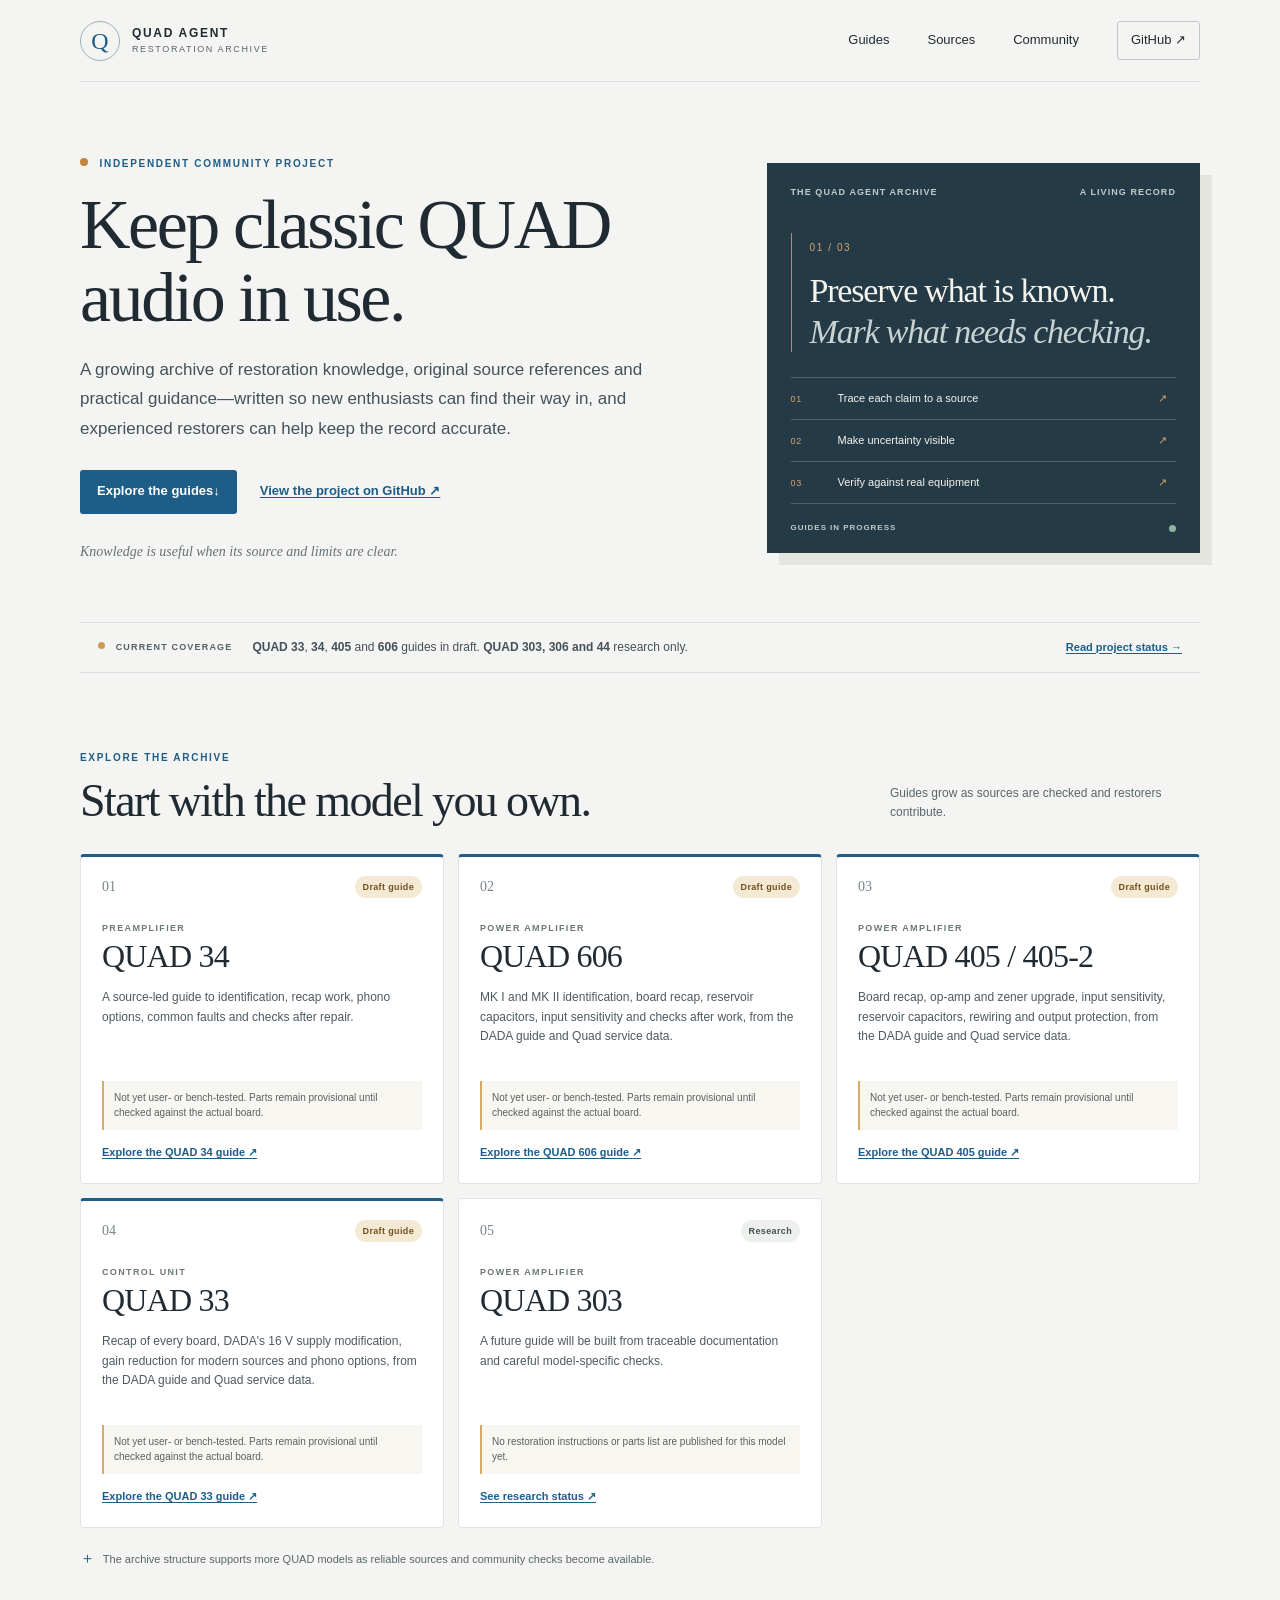
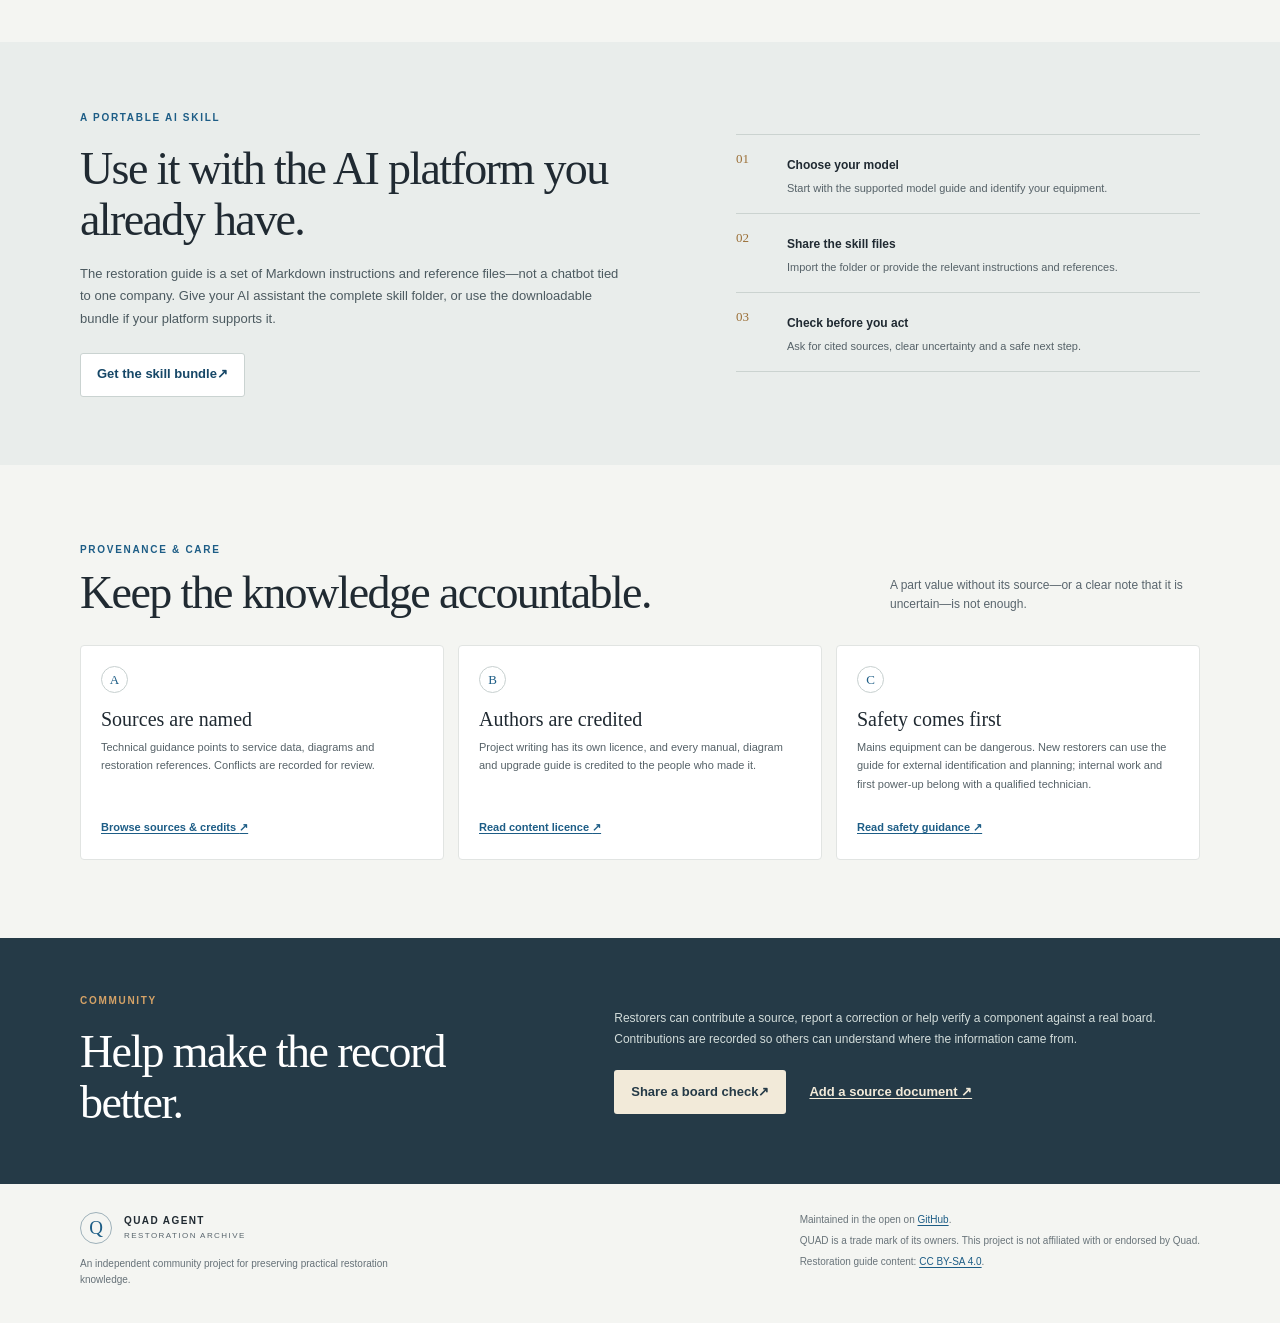
==== docs/index.html @ a6125b6e "Add Quad 33 control unit guide Identification, factory changes, recap of the power supply, filter, a" ====
<!doctype html>
<html lang="en">
  <head>
    <meta charset="utf-8">
    <meta name="viewport" content="width=device-width, initial-scale=1">
    <meta name="theme-color" content="#f4f5f2">
    <meta name="description" content="A community archive preserving practical, source-led restoration knowledge for classic QUAD hi-fi equipment.">
    <title>Quad Agent | QUAD Restoration Archive</title>
    <link rel="stylesheet" href="styles.css">
  </head>
  <body>
    <a class="skip-link" href="#main">Skip to content</a>

    <header class="site-header">
      <a class="brand" href="#top" aria-label="Quad Agent home">
        <span class="brand-mark" aria-hidden="true">Q</span>
        <span class="brand-name"><strong>QUAD AGENT</strong><small>RESTORATION ARCHIVE</small></span>
      </a>
      <nav aria-label="Main navigation">
        <a href="#guides">Guides</a>
        <a href="#sources">Sources</a>
        <a href="#community">Community</a>
        <a class="nav-repo" href="https://github.com/Quad-Hi-Fi-Restoration/quad-agent">GitHub <span aria-hidden="true">↗</span></a>
      </nav>
    </header>

    <main id="main">
      <section class="hero shell" id="top" aria-labelledby="hero-title">
        <div class="hero-copy">
          <p class="eyebrow"><span class="eyebrow-dot" aria-hidden="true"></span> INDEPENDENT COMMUNITY PROJECT</p>
          <h1 id="hero-title">Keep classic QUAD audio in use.</h1>
          <p class="hero-intro">A growing archive of restoration knowledge, original source references and practical guidance—written so new enthusiasts can find their way in, and experienced restorers can help keep the record accurate.</p>
          <div class="hero-actions">
            <a class="button button-primary" href="#guides">Explore the guides <span aria-hidden="true">↓</span></a>
            <a class="text-link" href="https://github.com/Quad-Hi-Fi-Restoration/quad-agent">View the project on GitHub <span aria-hidden="true">↗</span></a>
          </div>
          <p class="hero-note">Knowledge is useful when its source and limits are clear.</p>
        </div>

        <aside class="archive-panel" aria-label="How the archive works">
          <div class="panel-topline"><span>THE QUAD AGENT ARCHIVE</span><span>A LIVING RECORD</span></div>
          <div class="panel-heading">
            <span class="panel-index">01 / 03</span>
            <p>Preserve what is known.<br><em>Mark what needs checking.</em></p>
          </div>
          <div class="archive-steps" aria-label="Archive principles">
            <div><span class="step-number">01</span><span>Trace each claim to a source</span><span class="step-mark" aria-hidden="true">↗</span></div>
            <div><span class="step-number">02</span><span>Make uncertainty visible</span><span class="step-mark" aria-hidden="true">↗</span></div>
            <div><span class="step-number">03</span><span>Verify against real equipment</span><span class="step-mark" aria-hidden="true">↗</span></div>
          </div>
          <div class="panel-footer"><span>GUIDES IN PROGRESS</span><span class="status-light" aria-hidden="true"></span></div>
        </aside>
      </section>

      <section class="status-strip shell" aria-label="Current project status">
        <span class="status-label"><span class="status-light" aria-hidden="true"></span> CURRENT COVERAGE</span>
        <p><strong>QUAD 33</strong>, <strong>34</strong>, <strong>405</strong> and <strong>606</strong> guides in draft. <strong>QUAD 303, 306 and 44</strong> research only.</p>
        <a href="https://github.com/Quad-Hi-Fi-Restoration/quad-agent/blob/main/README.md">Read project status <span aria-hidden="true">→</span></a>
      </section>

      <section class="section shell" id="guides" aria-labelledby="guides-title">
        <div class="section-heading">
          <div><p class="eyebrow">EXPLORE THE ARCHIVE</p><h2 id="guides-title">Start with the model you own.</h2></div>
          <p class="section-aside">Guides grow as sources are checked and restorers contribute.</p>
        </div>
        <div class="model-grid">
          <article class="model-card model-card-featured">
            <div class="card-topline"><span class="model-number">01</span><span class="pill pill-draft">Draft guide</span></div>
            <p class="model-kind">PREAMPLIFIER</p>
            <h3>QUAD 34</h3>
            <p class="model-description">A source-led guide to identification, recap work, phono options, common faults and checks after repair.</p>
            <p class="card-caveat">Not yet user- or bench-tested. Parts remain provisional until checked against the actual board.</p>
            <a class="card-link" href="https://github.com/Quad-Hi-Fi-Restoration/quad-agent/blob/main/quad-upgrade/reference/quad-34/overview.md">Explore the QUAD 34 guide <span aria-hidden="true">↗</span></a>
          </article>

          <article class="model-card model-card-featured">
            <div class="card-topline"><span class="model-number">02</span><span class="pill pill-draft">Draft guide</span></div>
            <p class="model-kind">POWER AMPLIFIER</p>
            <h3>QUAD 606</h3>
            <p class="model-description">MK I and MK II identification, board recap, reservoir capacitors, input sensitivity and checks after work, from the DADA guide and Quad service data.</p>
            <p class="card-caveat">Not yet user- or bench-tested. Parts remain provisional until checked against the actual board.</p>
            <a class="card-link" href="https://github.com/Quad-Hi-Fi-Restoration/quad-agent/blob/main/quad-upgrade/reference/quad-606/overview.md">Explore the QUAD 606 guide <span aria-hidden="true">↗</span></a>
          </article>

          <article class="model-card model-card-featured">
            <div class="card-topline"><span class="model-number">03</span><span class="pill pill-draft">Draft guide</span></div>
            <p class="model-kind">POWER AMPLIFIER</p>
            <h3>QUAD 405 / 405-2</h3>
            <p class="model-description">Board recap, op-amp and zener upgrade, input sensitivity, reservoir capacitors, rewiring and output protection, from the DADA guide and Quad service data.</p>
            <p class="card-caveat">Not yet user- or bench-tested. Parts remain provisional until checked against the actual board.</p>
            <a class="card-link" href="https://github.com/Quad-Hi-Fi-Restoration/quad-agent/blob/main/quad-upgrade/reference/quad-405/overview.md">Explore the QUAD 405 guide <span aria-hidden="true">↗</span></a>
          </article>

          <article class="model-card model-card-featured">
            <div class="card-topline"><span class="model-number">04</span><span class="pill pill-draft">Draft guide</span></div>
            <p class="model-kind">CONTROL UNIT</p>
            <h3>QUAD 33</h3>
            <p class="model-description">Recap of every board, DADA's 16 V supply modification, gain reduction for modern sources and phono options, from the DADA guide and Quad service data.</p>
            <p class="card-caveat">Not yet user- or bench-tested. Parts remain provisional until checked against the actual board.</p>
            <a class="card-link" href="https://github.com/Quad-Hi-Fi-Restoration/quad-agent/blob/main/quad-upgrade/reference/quad-33/overview.md">Explore the QUAD 33 guide <span aria-hidden="true">↗</span></a>
          </article>

          <article class="model-card">
            <div class="card-topline"><span class="model-number">05</span><span class="pill">Research</span></div>
            <p class="model-kind">POWER AMPLIFIER</p>
            <h3>QUAD 303</h3>
            <p class="model-description">A future guide will be built from traceable documentation and careful model-specific checks.</p>
            <p class="card-caveat">No restoration instructions or parts list are published for this model yet.</p>
            <a class="card-link" href="https://github.com/Quad-Hi-Fi-Restoration/quad-agent/blob/main/source-docs/research-register.md">See research status <span aria-hidden="true">↗</span></a>
          </article>
        </div>
        <p class="future-note"><span aria-hidden="true">＋</span> The archive structure supports more QUAD models as reliable sources and community checks become available.</p>
      </section>

      <section class="how-section" id="use-the-skill" aria-labelledby="how-title">
        <div class="how-inner shell">
          <div class="how-copy">
            <p class="eyebrow">A PORTABLE AI SKILL</p>
            <h2 id="how-title">Use it with the AI platform you already have.</h2>
            <p>The restoration guide is a set of Markdown instructions and reference files—not a chatbot tied to one company. Give your AI assistant the complete skill folder, or use the downloadable bundle if your platform supports it.</p>
            <a class="button button-light" href="https://github.com/Quad-Hi-Fi-Restoration/quad-agent/releases">Get the skill bundle <span aria-hidden="true">↗</span></a>
          </div>
          <ol class="how-list">
            <li><span>01</span><div><strong>Choose your model</strong><p>Start with the supported model guide and identify your equipment.</p></div></li>
            <li><span>02</span><div><strong>Share the skill files</strong><p>Import the folder or provide the relevant instructions and references.</p></div></li>
            <li><span>03</span><div><strong>Check before you act</strong><p>Ask for cited sources, clear uncertainty and a safe next step.</p></div></li>
          </ol>
        </div>
      </section>

      <section class="section shell sources-section" id="sources" aria-labelledby="sources-title">
        <div class="section-heading">
          <div><p class="eyebrow">PROVENANCE & CARE</p><h2 id="sources-title">Keep the knowledge accountable.</h2></div>
          <p class="section-aside">A part value without its source—or a clear note that it is uncertain—is not enough.</p>
        </div>
        <div class="principle-grid">
          <article class="principle-card"><span class="principle-icon" aria-hidden="true">A</span><h3>Sources are named</h3><p>Technical guidance points to service data, diagrams and restoration references. Conflicts are recorded for review.</p><a href="https://github.com/Quad-Hi-Fi-Restoration/quad-agent/blob/main/quad-upgrade/reference/index.md">Browse sources & credits <span aria-hidden="true">↗</span></a></article>
          <article class="principle-card"><span class="principle-icon" aria-hidden="true">B</span><h3>Authors are credited</h3><p>Project writing has its own licence, and every manual, diagram and upgrade guide is credited to the people who made it.</p><a href="https://github.com/Quad-Hi-Fi-Restoration/quad-agent/blob/main/LICENSE-CONTENT.md">Read content licence <span aria-hidden="true">↗</span></a></article>
          <article class="principle-card"><span class="principle-icon" aria-hidden="true">C</span><h3>Safety comes first</h3><p>Mains equipment can be dangerous. New restorers can use the guide for external identification and planning; internal work and first power-up belong with a qualified technician.</p><a href="https://github.com/Quad-Hi-Fi-Restoration/quad-agent/blob/main/quad-upgrade/reference/safety.md">Read safety guidance <span aria-hidden="true">↗</span></a></article>
        </div>
      </section>

      <section class="community-section" id="community" aria-labelledby="community-title">
        <div class="community-inner shell">
          <div><p class="eyebrow">COMMUNITY</p><h2 id="community-title">Help make the record better.</h2></div>
          <div class="community-copy"><p>Restorers can contribute a source, report a correction or help verify a component against a real board. Contributions are recorded so others can understand where the information came from.</p><div class="community-actions"><a class="button button-primary" href="https://github.com/Quad-Hi-Fi-Restoration/quad-agent/issues/new?template=board-verification.md">Share a board check <span aria-hidden="true">↗</span></a><a class="text-link" href="https://github.com/Quad-Hi-Fi-Restoration/quad-agent/issues/new?template=new-source.md">Add a source document <span aria-hidden="true">↗</span></a></div></div>
        </div>
      </section>
    </main>

    <footer class="site-footer shell">
      <div><a class="brand footer-brand" href="#top"><span class="brand-mark" aria-hidden="true">Q</span><span class="brand-name"><strong>QUAD AGENT</strong><small>RESTORATION ARCHIVE</small></span></a><p>An independent community project for preserving practical restoration knowledge.</p></div>
      <div class="footer-meta"><p>Maintained in the open on <a href="https://github.com/Quad-Hi-Fi-Restoration/quad-agent">GitHub</a>.</p><p>QUAD is a trade mark of its owners. This project is not affiliated with or endorsed by Quad.</p><p>Restoration guide content: <a href="https://creativecommons.org/licenses/by-sa/4.0/">CC BY-SA 4.0</a>.</p></div>
    </footer>
  </body>
</html>
---- docs/styles.css ----
@charset "utf-8";

:root {
  color-scheme: light;
  --ink: #202a32;
  --muted: #59656d;
  --blue: #1d5d86;
  --blue-dark: #164767;
  --line: #d9dfdf;
  --paper: #f4f5f2;
  --white: #fff;
  --warm: #f4ead4;
  --serif: Georgia, "Times New Roman", serif;
  --sans: "Segoe UI", Arial, sans-serif;
}

* { box-sizing: border-box; }
html { scroll-behavior: smooth; }
body { margin: 0; background: var(--paper); color: var(--ink); font: 16px/1.6 var(--sans); }
a { color: var(--blue); text-decoration-thickness: .08em; text-underline-offset: .18em; }
a:hover { color: var(--blue-dark); }
a:focus-visible { outline: 3px solid #c9873b; outline-offset: 4px; border-radius: 2px; }
.shell { width: min(1120px, calc(100% - 48px)); margin-inline: auto; }
.skip-link { position: absolute; top: 8px; left: 8px; z-index: 10; padding: 10px 14px; transform: translateY(-150%); background: var(--white); color: var(--ink); }
.skip-link:focus { transform: translateY(0); }

.site-header { width: min(1120px, calc(100% - 48px)); min-height: 82px; margin: auto; display: flex; align-items: center; justify-content: space-between; gap: 24px; border-bottom: 1px solid var(--line); }
.brand { display: inline-flex; align-items: center; gap: 12px; color: var(--ink); text-decoration: none; }
.brand-mark { display: grid; place-items: center; width: 40px; height: 40px; border: 1px solid #9eb1ba; border-radius: 50%; color: var(--blue); font: 24px/1 var(--serif); }
.brand-name { display: grid; line-height: 1.2; }
.brand-name strong { font-size: 12px; letter-spacing: .14em; }
.brand-name small { margin-top: 4px; color: var(--muted); font-size: 9px; letter-spacing: .18em; }
.site-header nav { display: flex; align-items: center; gap: clamp(16px, 3vw, 38px); }
.site-header nav a { color: var(--ink); font-size: 13px; text-decoration: none; }
.site-header nav a:hover { color: var(--blue); }
.site-header nav .nav-repo { padding: 8px 13px; border: 1px solid #bdc9cc; border-radius: 3px; }

.hero { display: grid; grid-template-columns: minmax(0, 1.15fr) minmax(330px, .85fr); gap: clamp(42px, 8vw, 100px); align-items: center; padding-block: 74px 62px; }
.hero-copy { max-width: 620px; }
.eyebrow { margin: 0 0 17px; color: var(--blue); font-size: 10px; font-weight: 700; letter-spacing: .17em; }
.eyebrow-dot, .status-light { display: inline-block; width: 8px; height: 8px; margin-right: 7px; border-radius: 50%; background: #c58437; vertical-align: 1px; }
h1, h2, h3, p { margin-top: 0; }
h1, h2, .panel-heading p { font-family: var(--serif); font-weight: 400; letter-spacing: -.035em; }
h1 { max-width: 620px; margin-bottom: 20px; font-size: clamp(44px, 6vw, 70px); line-height: 1.04; }
.hero-intro { max-width: 580px; margin-bottom: 26px; color: #44525b; font-size: 17px; line-height: 1.75; }
.hero-actions, .community-actions { display: flex; flex-wrap: wrap; align-items: center; gap: 15px 23px; }
.button { display: inline-flex; align-items: center; justify-content: center; min-height: 44px; padding: 10px 16px; border: 1px solid transparent; border-radius: 3px; font-size: 13px; font-weight: 650; text-decoration: none; transition: background-color .15s ease, transform .15s ease; }
.button:hover { transform: translateY(-1px); }
.button-primary { background: var(--blue); color: var(--white); }
.button-primary:hover { background: var(--blue-dark); color: var(--white); }
.text-link { font-size: 13px; font-weight: 600; }
.hero-note { margin: 30px 0 0; color: #667178; font: italic 14px var(--serif); }

.archive-panel { min-height: 360px; padding: 22px 24px 18px; display: flex; flex-direction: column; justify-content: space-between; background: #253a47; color: #f4f4ed; box-shadow: 12px 12px 0 #e3e5de; }
.panel-topline, .panel-footer { display: flex; justify-content: space-between; gap: 15px; color: #c1cbc9; font-size: 9px; font-weight: 650; letter-spacing: .12em; }
.panel-heading { margin-block: 34px 25px; padding-left: 18px; border-left: 1px solid #c68a48; }
.panel-index { color: #d6a367; font-size: 10px; letter-spacing: .16em; }
.panel-heading p { margin: 11px 0 0; font-size: clamp(25px, 3vw, 34px); line-height: 1.22; }
.panel-heading em { color: #c8d3d1; font-weight: 400; }
.archive-steps { border-top: 1px solid #50616a; }
.archive-steps div { display: grid; grid-template-columns: 37px 1fr 18px; align-items: center; gap: 10px; min-height: 42px; border-bottom: 1px solid #50616a; font-size: 11px; }
.step-number { color: #d6a367; font-size: 9px; letter-spacing: .08em; }
.step-mark { color: #d6a367; }
.panel-footer { align-items: center; margin-top: 18px; font-size: 8px; }
.panel-footer .status-light { width: 7px; height: 7px; margin: 0; background: #91b3a0; }

.status-strip { display: flex; align-items: center; gap: 20px; padding: 15px 18px; border-block: 1px solid var(--line); }
.status-label { flex: 0 0 auto; color: #53616a; font-size: 9px; font-weight: 700; letter-spacing: .13em; }
.status-label .status-light { width: 7px; height: 7px; background: #cb9a54; }
.status-strip p { flex: 1; margin: 0; color: #45515a; font-size: 12px; }
.status-strip a { flex: 0 0 auto; font-size: 11px; font-weight: 600; }

.section { padding-block: 77px 72px; }
.section-heading { display: flex; align-items: end; justify-content: space-between; gap: 30px; margin-bottom: 27px; }
.section-heading .eyebrow { margin-bottom: 9px; }
h2 { margin-bottom: 0; font-size: clamp(32px, 4.3vw, 46px); line-height: 1.12; }
.section-aside { max-width: 310px; margin: 0 0 4px; color: var(--muted); font-size: 12px; }
.model-grid { display: grid; grid-template-columns: repeat(3, minmax(0, 1fr)); gap: 14px; }
.model-card { min-height: 330px; padding: 21px; display: flex; flex-direction: column; align-items: flex-start; background: var(--white); border: 1px solid #e1e4e2; border-radius: 4px; }
.model-card-featured { border-top: 3px solid var(--blue); padding-top: 19px; }
.card-topline { width: 100%; display: flex; align-items: center; justify-content: space-between; }
.model-number { color: #79858a; font: 14px var(--serif); }
.pill { padding: 4px 8px; border-radius: 999px; background: #edf0ed; color: #45534e; font-size: 9px; font-weight: 700; letter-spacing: .04em; }
.pill-draft { background: var(--warm); color: #72501f; }
.model-kind { margin: 23px 0 2px; color: #6c777b; font-size: 9px; font-weight: 700; letter-spacing: .15em; }
.model-card h3 { margin: 0 0 12px; font: 32px/1.2 var(--serif); letter-spacing: -.025em; }
.model-description { margin: 0 0 13px; color: #4d5a61; font-size: 12px; line-height: 1.65; }
.card-caveat { width: 100%; margin: auto 0 14px; padding: 9px 10px; border-left: 2px solid #d8aa68; background: #f8f6f0; color: #59615f; font-size: 10px; line-height: 1.55; }
.card-link, .principle-card a { font-size: 11px; font-weight: 650; }
.future-note { margin: 18px 0 0; color: #59656b; font-size: 11px; }
.future-note span { margin-right: 5px; color: var(--blue); font-size: 15px; }

.how-section { background: #e9edeb; }
.how-inner { display: grid; grid-template-columns: minmax(0, 1fr) minmax(320px, .85fr); gap: clamp(42px, 9vw, 110px); align-items: center; padding-block: 68px; }
.how-copy h2 { max-width: 540px; margin-bottom: 17px; }
.how-copy > p:not(.eyebrow) { max-width: 560px; margin-bottom: 22px; color: #4c5a60; font-size: 13px; line-height: 1.75; }
.button-light { background: var(--white); border-color: #cad3d1; color: var(--blue-dark); }
.button-light:hover { background: #f8faf8; }
.how-list { margin: 0; padding: 0; list-style: none; border-top: 1px solid #cbd3d0; }
.how-list li { display: grid; grid-template-columns: 38px 1fr; gap: 13px; padding: 16px 0; border-bottom: 1px solid #cbd3d0; }
.how-list li > span { color: #9b6f37; font: 13px var(--serif); }
.how-list strong { font-size: 12px; }
.how-list p { margin: 3px 0 0; color: #566268; font-size: 11px; }

.sources-section { padding-bottom: 78px; }
.principle-grid { display: grid; grid-template-columns: repeat(3, minmax(0, 1fr)); gap: 14px; }
.principle-card { min-height: 212px; padding: 20px; background: #fff; border: 1px solid #e1e4e2; border-radius: 4px; }
.principle-icon { display: grid; place-items: center; width: 27px; height: 27px; margin-bottom: 15px; border: 1px solid #c7d0cf; border-radius: 50%; color: var(--blue); font: 13px var(--serif); }
.principle-card h3 { margin-bottom: 7px; font: 20px var(--serif); }
.principle-card p { min-height: 64px; margin-bottom: 11px; color: #566268; font-size: 11px; line-height: 1.65; }

.community-section { background: #253a47; color: var(--white); }
.community-inner { display: grid; grid-template-columns: .9fr 1.1fr; gap: 55px; align-items: center; padding-block: 55px; }
.community-section .eyebrow { color: #d6a367; }
.community-section h2 { max-width: 440px; }
.community-copy p { margin-bottom: 20px; color: #d2dcda; font-size: 12px; line-height: 1.75; }
.community-section .button-primary { background: #f2ead9; color: #253a47; }
.community-section .button-primary:hover { background: #fff; color: #253a47; }
.community-section .text-link { color: #f2ead9; }
.community-section .text-link:hover { color: #fff; }

.site-footer { display: flex; justify-content: space-between; gap: 40px; padding-block: 28px 35px; }
.footer-brand .brand-mark { width: 32px; height: 32px; font-size: 19px; }
.footer-brand .brand-name strong { font-size: 10px; }
.footer-brand .brand-name small { font-size: 8px; }
.site-footer > div:first-child > p { max-width: 310px; margin: 12px 0 0; color: #667178; font-size: 10px; }
.footer-meta { max-width: 510px; }
.footer-meta p { margin: 0 0 5px; color: #69747a; font-size: 10px; }

@media (max-width: 800px) {
  .hero { grid-template-columns: 1fr  minmax(280px, .8fr); gap: 34px; padding-block: 58px 48px; }
  .archive-panel { min-height: 330px; padding: 18px; }
  .model-grid, .principle-grid { grid-template-columns: 1fr 1fr; }
  .model-card:last-child, .principle-card:last-child { grid-column: 1 / -1; }
  .model-card { min-height: 300px; }
  .how-inner { gap: 38px; }
}
@media (max-width: 620px) {
  .shell, .site-header { width: min(100% - 32px, 520px); }
  .site-header { min-height: 70px; align-items: center; flex-wrap: wrap; padding-block: 14px; }
  .site-header nav { width: 100%; justify-content: space-between; flex-wrap: wrap; gap: 8px 15px; padding-top: 4px; }
  .site-header nav a { font-size: 11px; }
  .site-header nav .nav-repo { padding: 5px 8px; }
  .hero { grid-template-columns: 1fr; gap: 32px; padding-block: 48px 34px; }
  h1 { max-width: 500px; font-size: clamp(43px, 13vw, 61px); }
  .hero-intro { font-size: 15px; }
  .archive-panel { min-height: 315px; }
  .status-strip { align-items: flex-start; flex-wrap: wrap; gap: 7px 12px; padding: 13px 0; }
  .status-strip p { flex-basis: 100%; order: 2; }
  .status-strip a { margin-left: auto; }
  .section { padding-block: 55px; }
  .section-heading { display: block; }
  .section-aside { margin-top: 12px; }
  .model-grid, .principle-grid { grid-template-columns: 1fr; }
  .model-card:last-child, .principle-card:last-child { grid-column: auto; }
  .model-card { min-height: 0; }
  .card-caveat { margin-top: 4px; }
  .how-inner, .community-inner { grid-template-columns: 1fr; gap: 32px; padding-block: 50px; }
  .principle-card { min-height: 0; }
  .principle-card p { min-height: 0; }
  .site-footer { display: block; padding-block: 24px 30px; }
  .footer-meta { margin-top: 20px; }
}
@media (prefers-reduced-motion: reduce) {
  html { scroll-behavior: auto; }
  *, *::before, *::after { transition-duration: .01ms !important; }
}
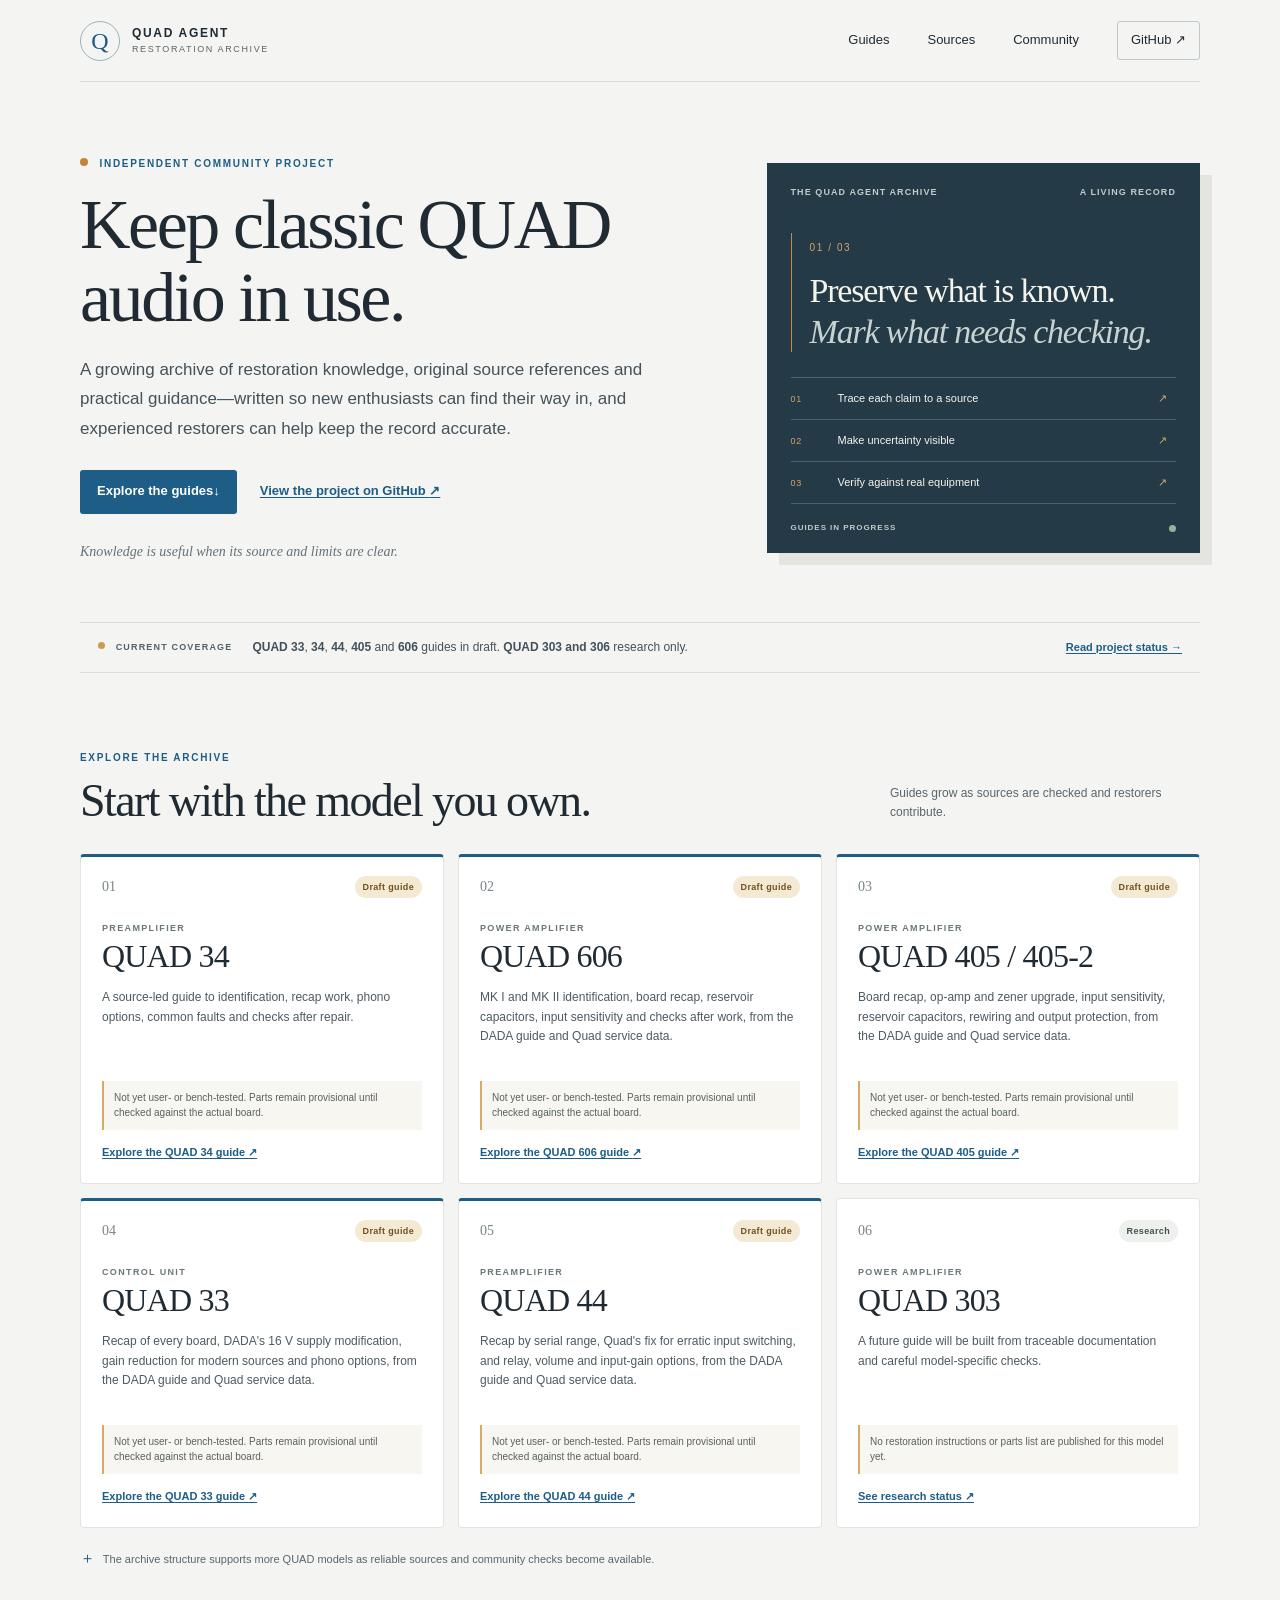
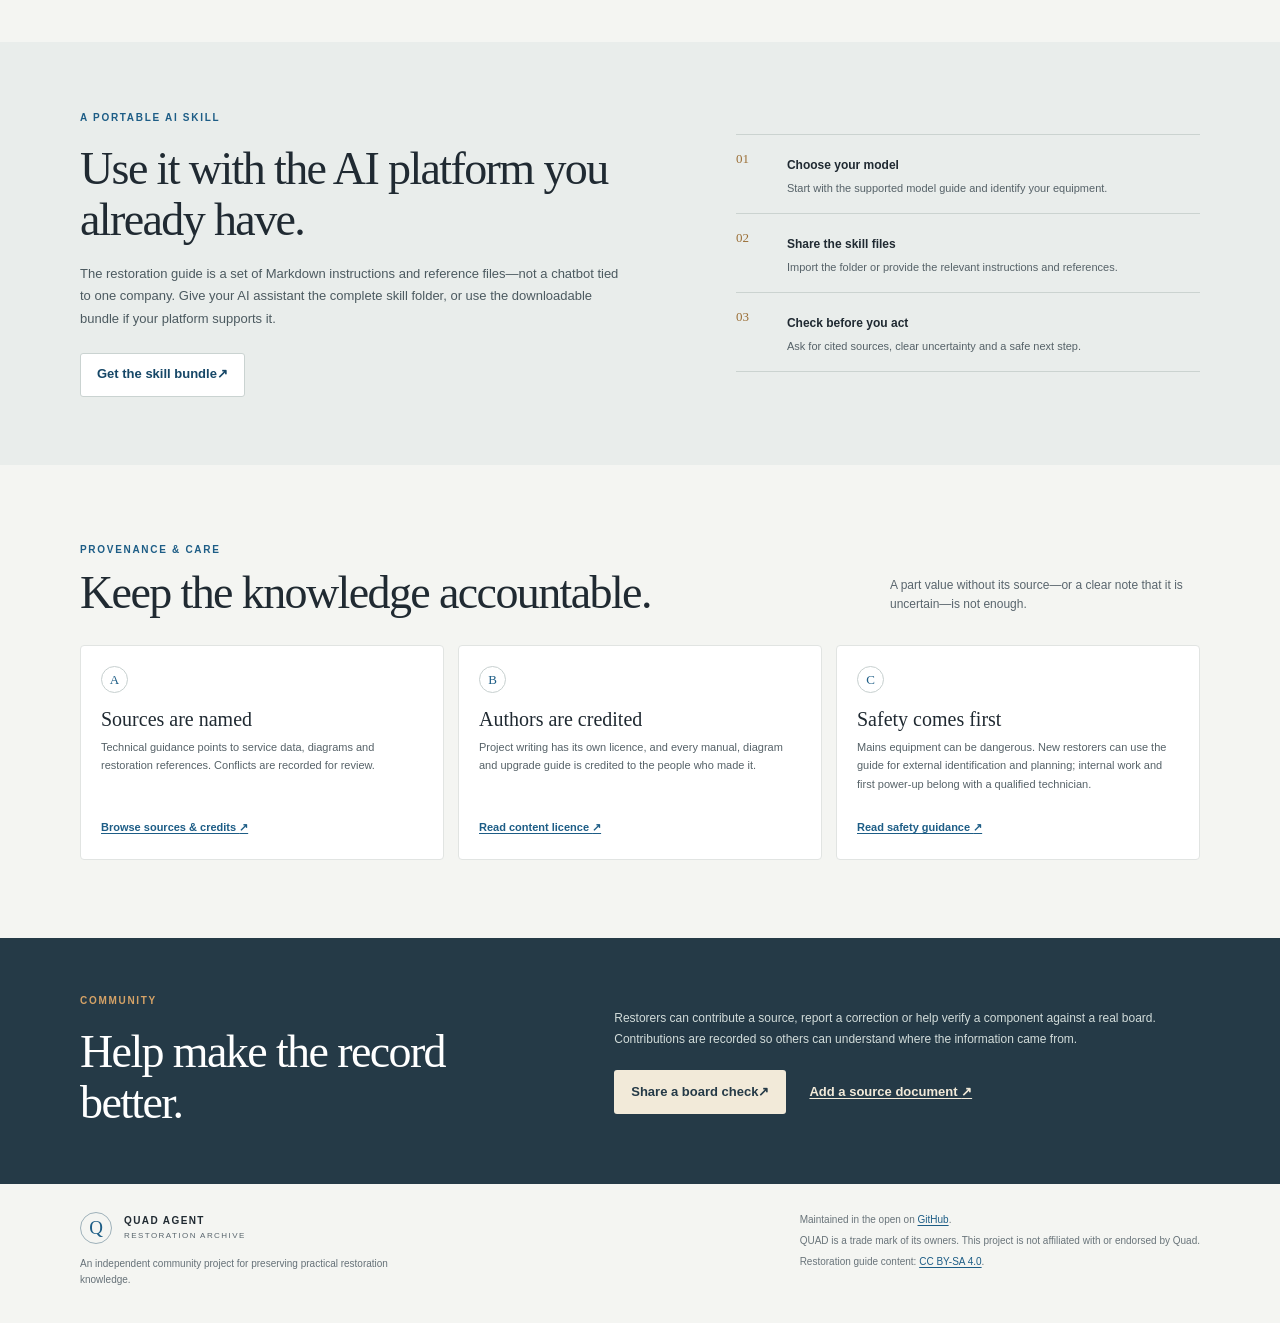
==== commit 7561828c: "Add Quad 44 preamplifier guide Identification, DADA kits I-III by serial range, recap of the motherb" ====
--- a/docs/index.html
+++ b/docs/index.html
@@ -54,7 +54,7 @@
 
       <section class="status-strip shell" aria-label="Current project status">
         <span class="status-label"><span class="status-light" aria-hidden="true"></span> CURRENT COVERAGE</span>
-        <p><strong>QUAD 33</strong>, <strong>34</strong>, <strong>405</strong> and <strong>606</strong> guides in draft. <strong>QUAD 303, 306 and 44</strong> research only.</p>
+        <p><strong>QUAD 33</strong>, <strong>34</strong>, <strong>44</strong>, <strong>405</strong> and <strong>606</strong> guides in draft. <strong>QUAD 303 and 306</strong> research only.</p>
         <a href="https://github.com/Quad-Hi-Fi-Restoration/quad-agent/blob/main/README.md">Read project status <span aria-hidden="true">→</span></a>
       </section>
 
@@ -100,8 +100,17 @@
             <a class="card-link" href="https://github.com/Quad-Hi-Fi-Restoration/quad-agent/blob/main/quad-upgrade/reference/quad-33/overview.md">Explore the QUAD 33 guide <span aria-hidden="true">↗</span></a>
           </article>
 
+          <article class="model-card model-card-featured">
+            <div class="card-topline"><span class="model-number">05</span><span class="pill pill-draft">Draft guide</span></div>
+            <p class="model-kind">PREAMPLIFIER</p>
+            <h3>QUAD 44</h3>
+            <p class="model-description">Recap by serial range, Quad's fix for erratic input switching, and relay, volume and input-gain options, from the DADA guide and Quad service data.</p>
+            <p class="card-caveat">Not yet user- or bench-tested. Parts remain provisional until checked against the actual board.</p>
+            <a class="card-link" href="https://github.com/Quad-Hi-Fi-Restoration/quad-agent/blob/main/quad-upgrade/reference/quad-44/overview.md">Explore the QUAD 44 guide <span aria-hidden="true">↗</span></a>
+          </article>
+
           <article class="model-card">
-            <div class="card-topline"><span class="model-number">05</span><span class="pill">Research</span></div>
+            <div class="card-topline"><span class="model-number">06</span><span class="pill">Research</span></div>
             <p class="model-kind">POWER AMPLIFIER</p>
             <h3>QUAD 303</h3>
             <p class="model-description">A future guide will be built from traceable documentation and careful model-specific checks.</p>
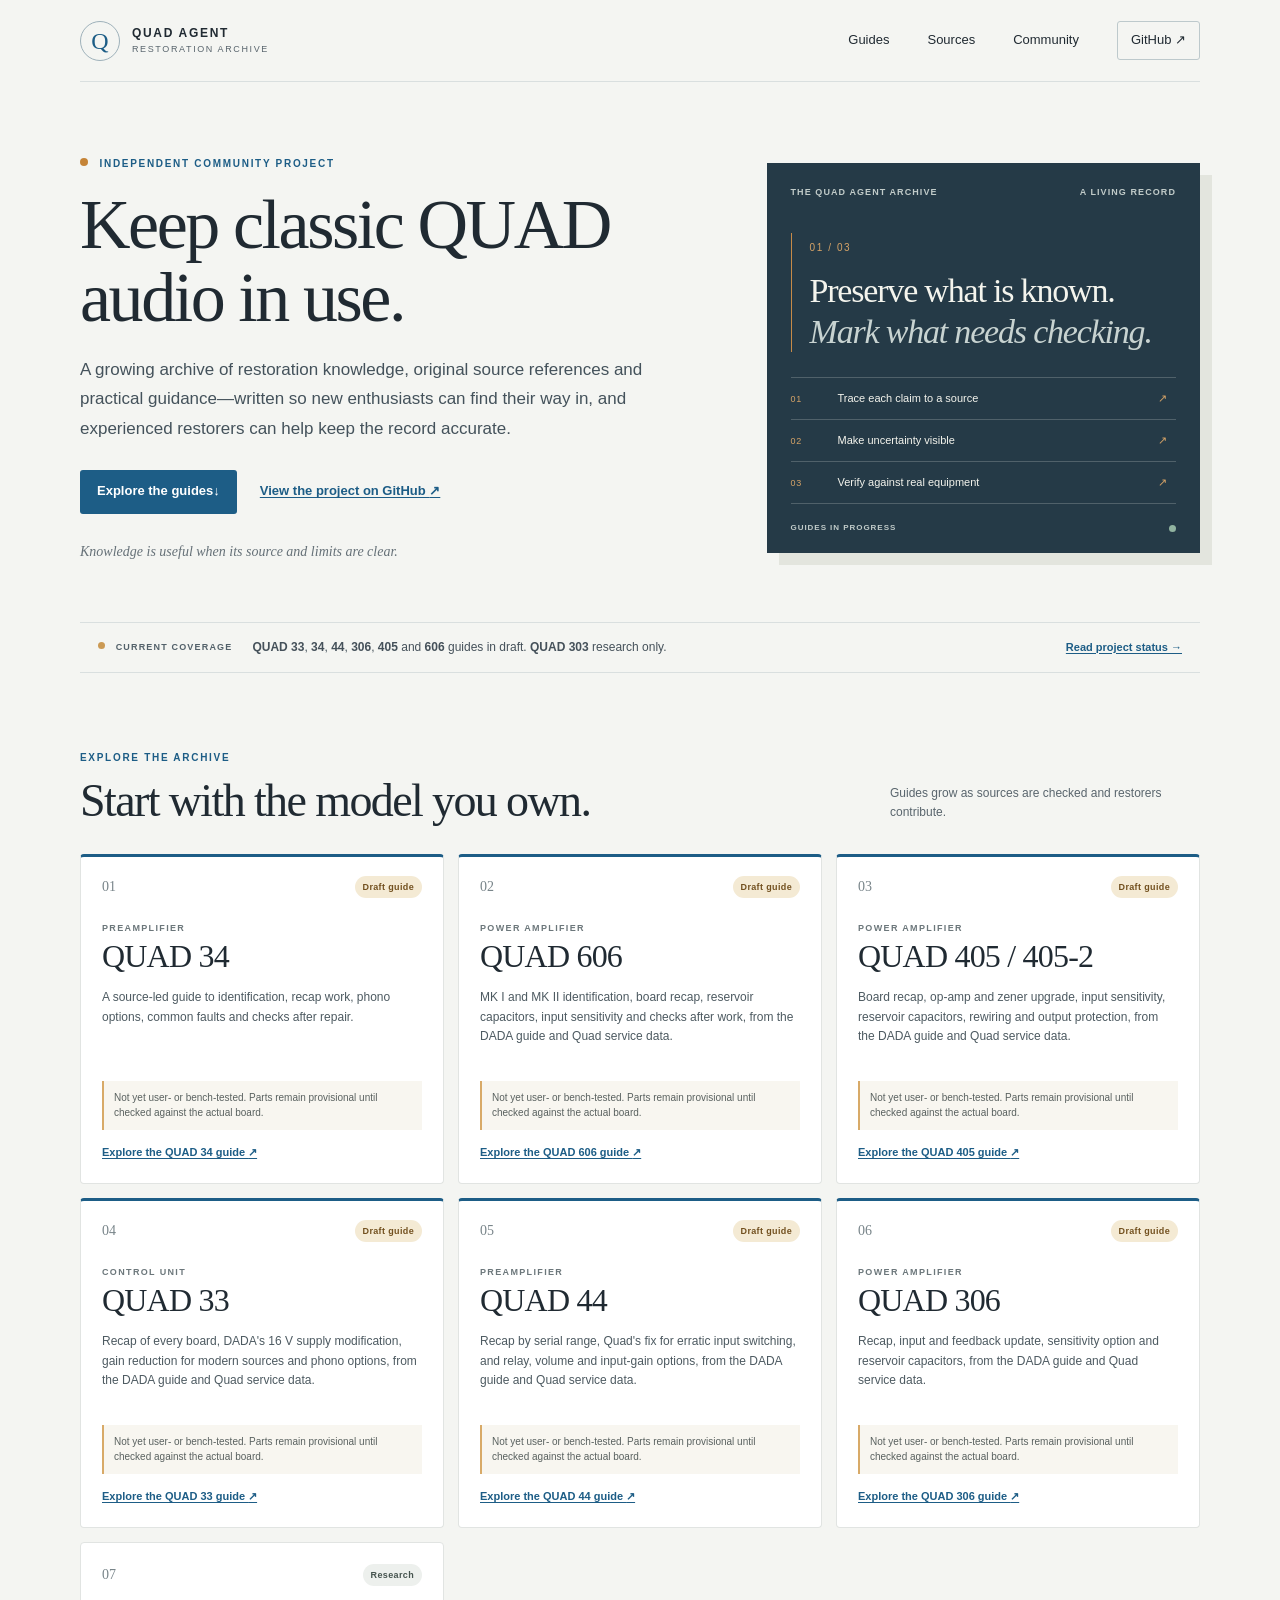
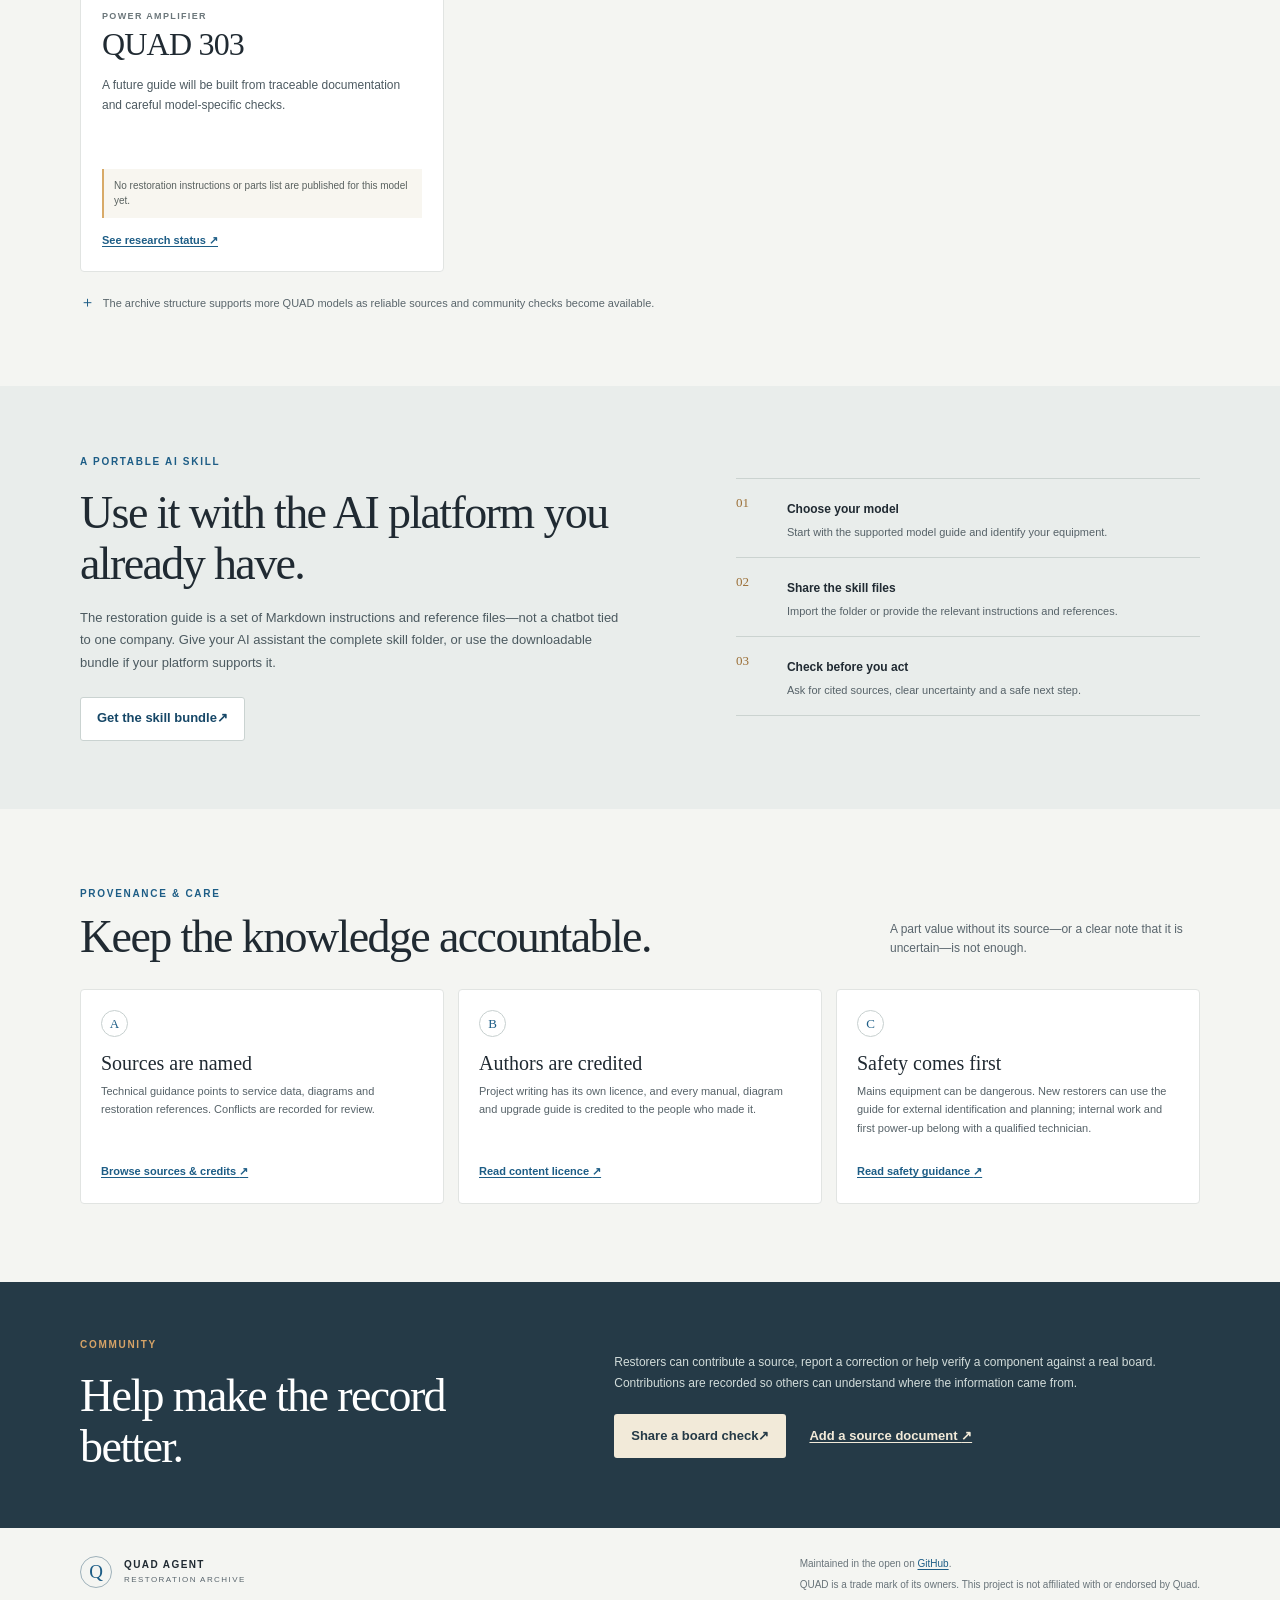
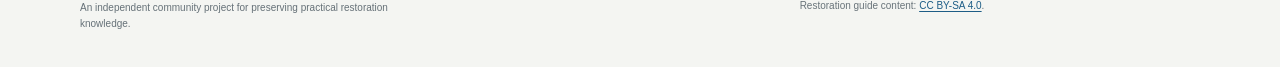
==== commit 96d8143c: "Add Quad 306 power amplifier guide Identification, factory changes, service notes (thermal paint spo" ====
--- a/docs/index.html
+++ b/docs/index.html
@@ -54,7 +54,7 @@
 
       <section class="status-strip shell" aria-label="Current project status">
         <span class="status-label"><span class="status-light" aria-hidden="true"></span> CURRENT COVERAGE</span>
-        <p><strong>QUAD 33</strong>, <strong>34</strong>, <strong>44</strong>, <strong>405</strong> and <strong>606</strong> guides in draft. <strong>QUAD 303 and 306</strong> research only.</p>
+        <p><strong>QUAD 33</strong>, <strong>34</strong>, <strong>44</strong>, <strong>306</strong>, <strong>405</strong> and <strong>606</strong> guides in draft. <strong>QUAD 303</strong> research only.</p>
         <a href="https://github.com/Quad-Hi-Fi-Restoration/quad-agent/blob/main/README.md">Read project status <span aria-hidden="true">→</span></a>
       </section>
 
@@ -109,8 +109,17 @@
             <a class="card-link" href="https://github.com/Quad-Hi-Fi-Restoration/quad-agent/blob/main/quad-upgrade/reference/quad-44/overview.md">Explore the QUAD 44 guide <span aria-hidden="true">↗</span></a>
           </article>
 
+          <article class="model-card model-card-featured">
+            <div class="card-topline"><span class="model-number">06</span><span class="pill pill-draft">Draft guide</span></div>
+            <p class="model-kind">POWER AMPLIFIER</p>
+            <h3>QUAD 306</h3>
+            <p class="model-description">Recap, input and feedback update, sensitivity option and reservoir capacitors, from the DADA guide and Quad service data.</p>
+            <p class="card-caveat">Not yet user- or bench-tested. Parts remain provisional until checked against the actual board.</p>
+            <a class="card-link" href="https://github.com/Quad-Hi-Fi-Restoration/quad-agent/blob/main/quad-upgrade/reference/quad-306/overview.md">Explore the QUAD 306 guide <span aria-hidden="true">↗</span></a>
+          </article>
+
           <article class="model-card">
-            <div class="card-topline"><span class="model-number">06</span><span class="pill">Research</span></div>
+            <div class="card-topline"><span class="model-number">07</span><span class="pill">Research</span></div>
             <p class="model-kind">POWER AMPLIFIER</p>
             <h3>QUAD 303</h3>
             <p class="model-description">A future guide will be built from traceable documentation and careful model-specific checks.</p>
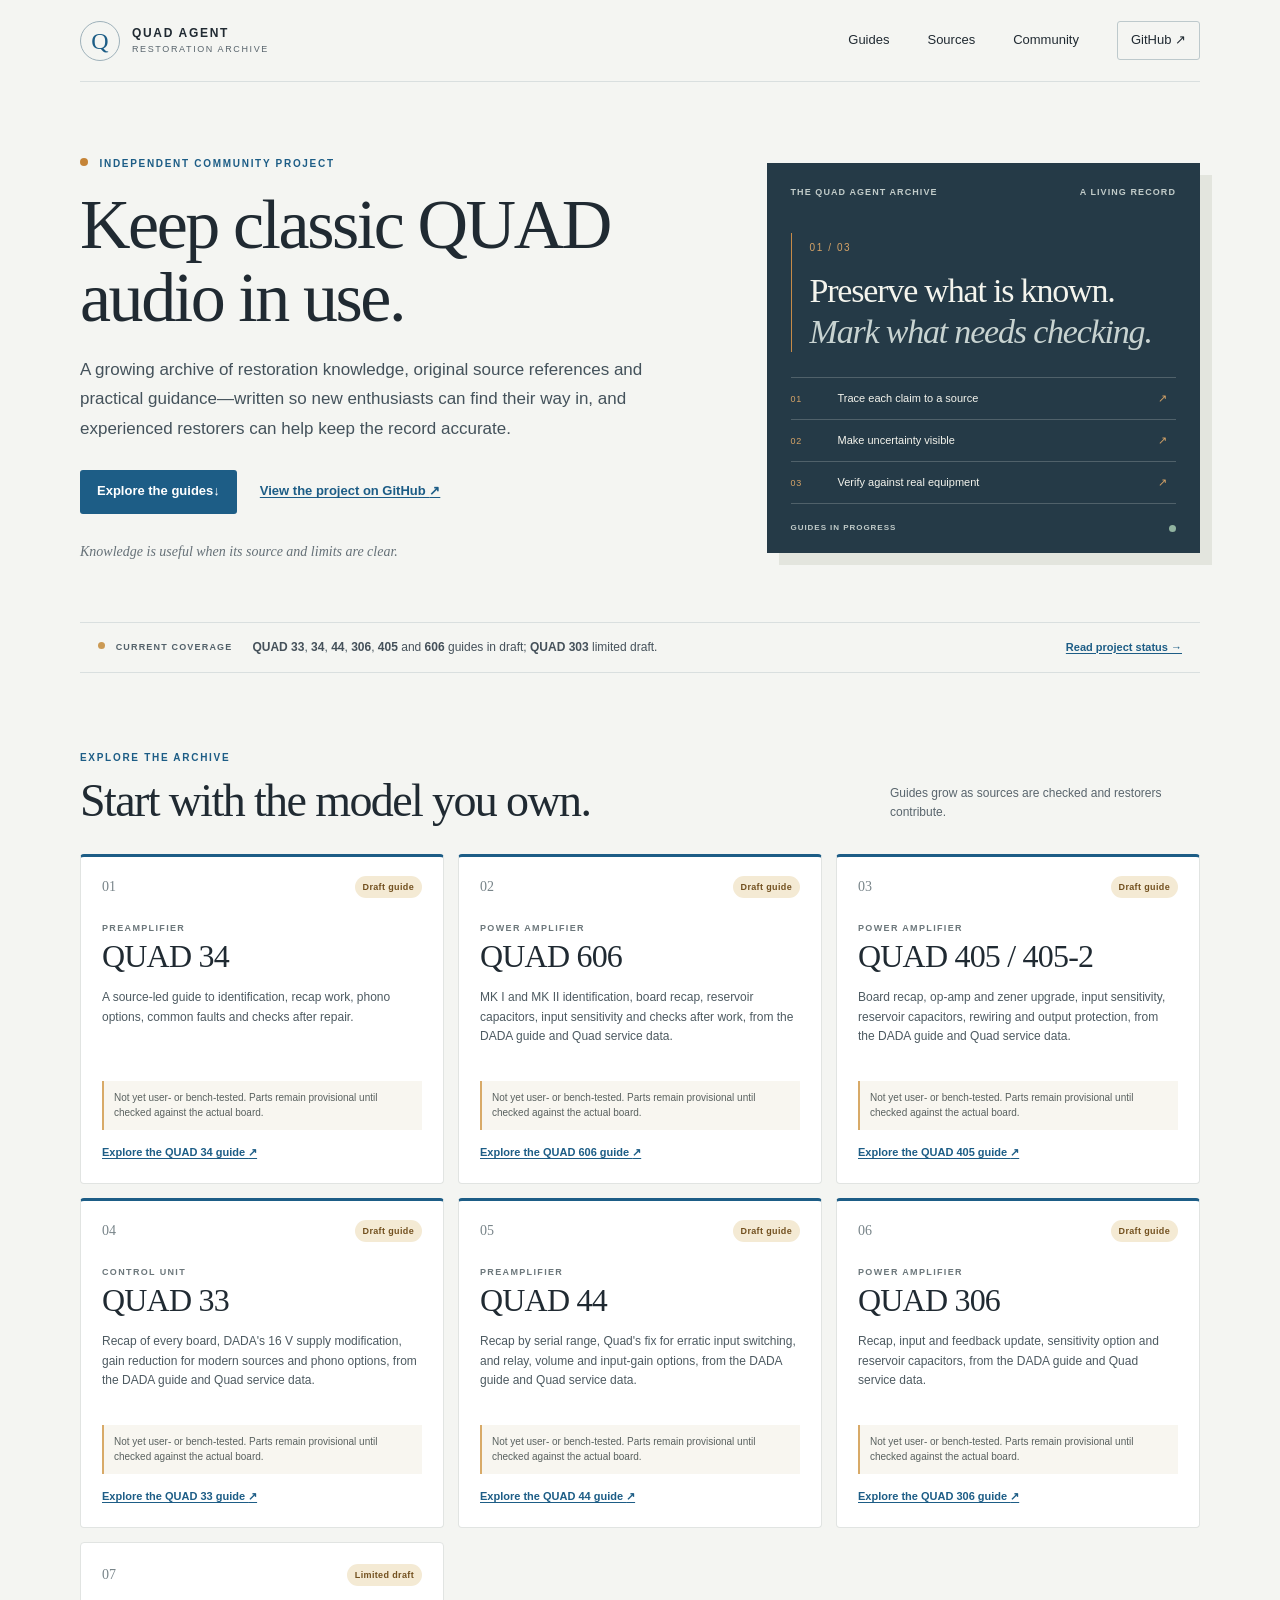
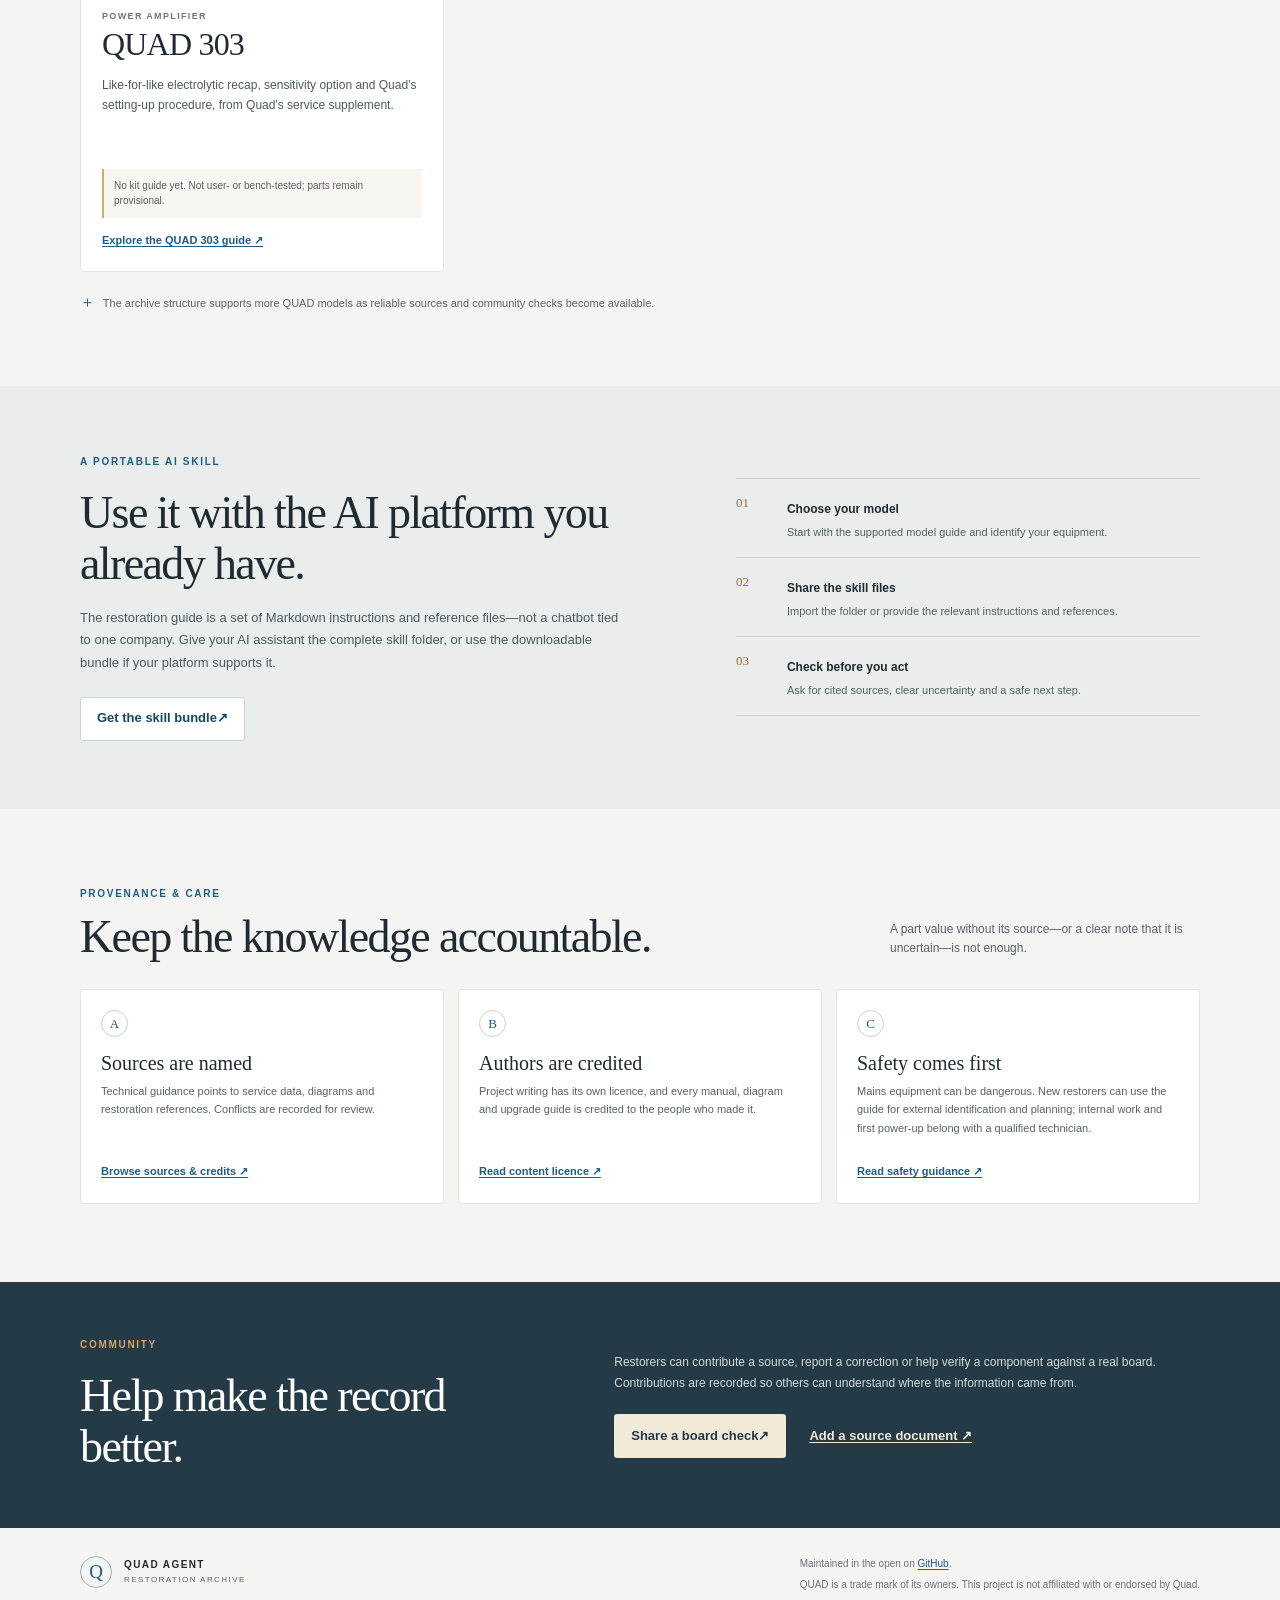
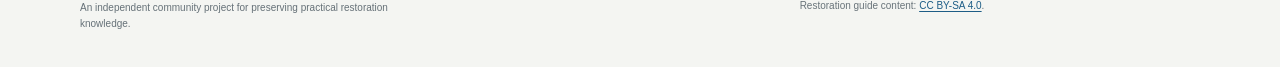
==== commit f61c5efb: "Add Quad 303 power amplifier guide (limited) No kit guide exists in the repository for the 303, so t" ====
--- a/docs/index.html
+++ b/docs/index.html
@@ -54,7 +54,7 @@
 
       <section class="status-strip shell" aria-label="Current project status">
         <span class="status-label"><span class="status-light" aria-hidden="true"></span> CURRENT COVERAGE</span>
-        <p><strong>QUAD 33</strong>, <strong>34</strong>, <strong>44</strong>, <strong>306</strong>, <strong>405</strong> and <strong>606</strong> guides in draft. <strong>QUAD 303</strong> research only.</p>
+        <p><strong>QUAD 33</strong>, <strong>34</strong>, <strong>44</strong>, <strong>306</strong>, <strong>405</strong> and <strong>606</strong> guides in draft; <strong>QUAD 303</strong> limited draft.</p>
         <a href="https://github.com/Quad-Hi-Fi-Restoration/quad-agent/blob/main/README.md">Read project status <span aria-hidden="true">→</span></a>
       </section>
 
@@ -119,12 +119,12 @@
           </article>
 
           <article class="model-card">
-            <div class="card-topline"><span class="model-number">07</span><span class="pill">Research</span></div>
+            <div class="card-topline"><span class="model-number">07</span><span class="pill pill-draft">Limited draft</span></div>
             <p class="model-kind">POWER AMPLIFIER</p>
             <h3>QUAD 303</h3>
-            <p class="model-description">A future guide will be built from traceable documentation and careful model-specific checks.</p>
-            <p class="card-caveat">No restoration instructions or parts list are published for this model yet.</p>
-            <a class="card-link" href="https://github.com/Quad-Hi-Fi-Restoration/quad-agent/blob/main/source-docs/research-register.md">See research status <span aria-hidden="true">↗</span></a>
+            <p class="model-description">Like-for-like electrolytic recap, sensitivity option and Quad's setting-up procedure, from Quad's service supplement.</p>
+            <p class="card-caveat">No kit guide yet. Not user- or bench-tested; parts remain provisional.</p>
+            <a class="card-link" href="https://github.com/Quad-Hi-Fi-Restoration/quad-agent/blob/main/quad-upgrade/reference/quad-303/overview.md">Explore the QUAD 303 guide <span aria-hidden="true">↗</span></a>
           </article>
         </div>
         <p class="future-note"><span aria-hidden="true">＋</span> The archive structure supports more QUAD models as reliable sources and community checks become available.</p>
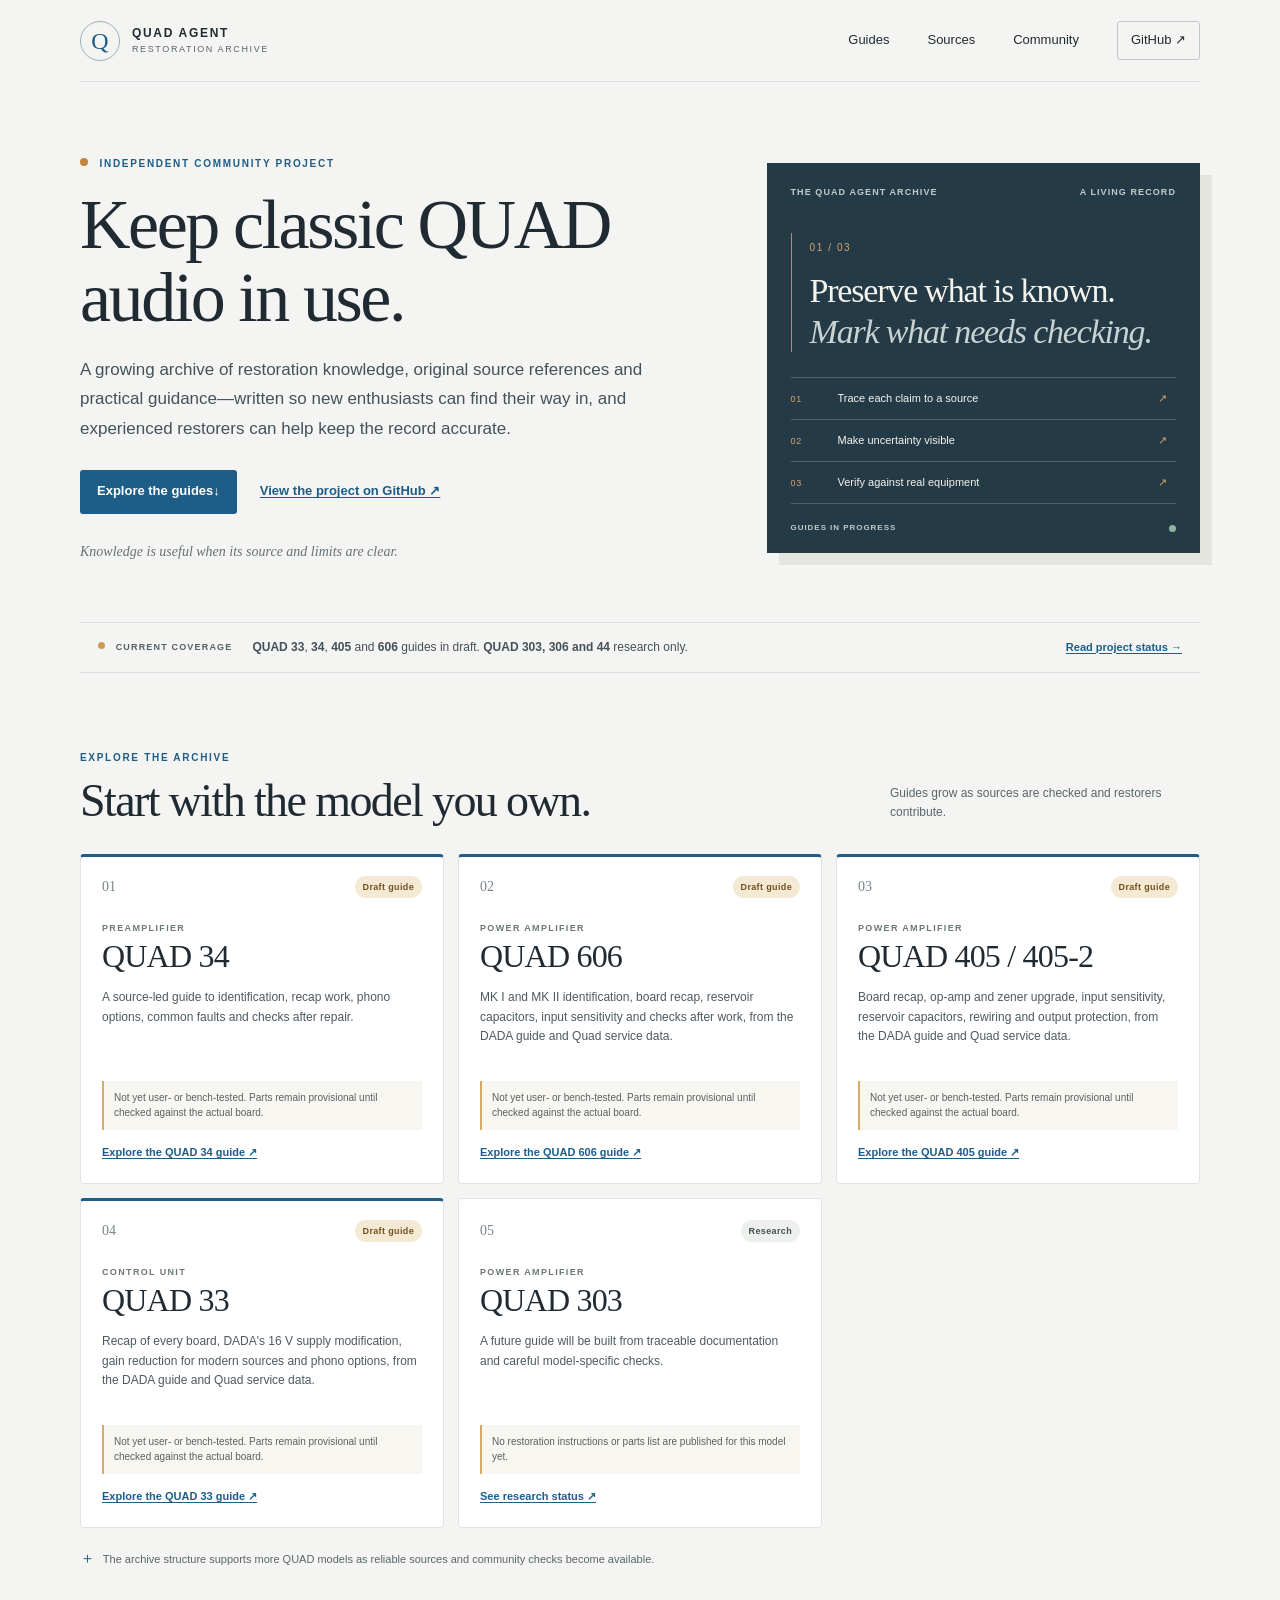
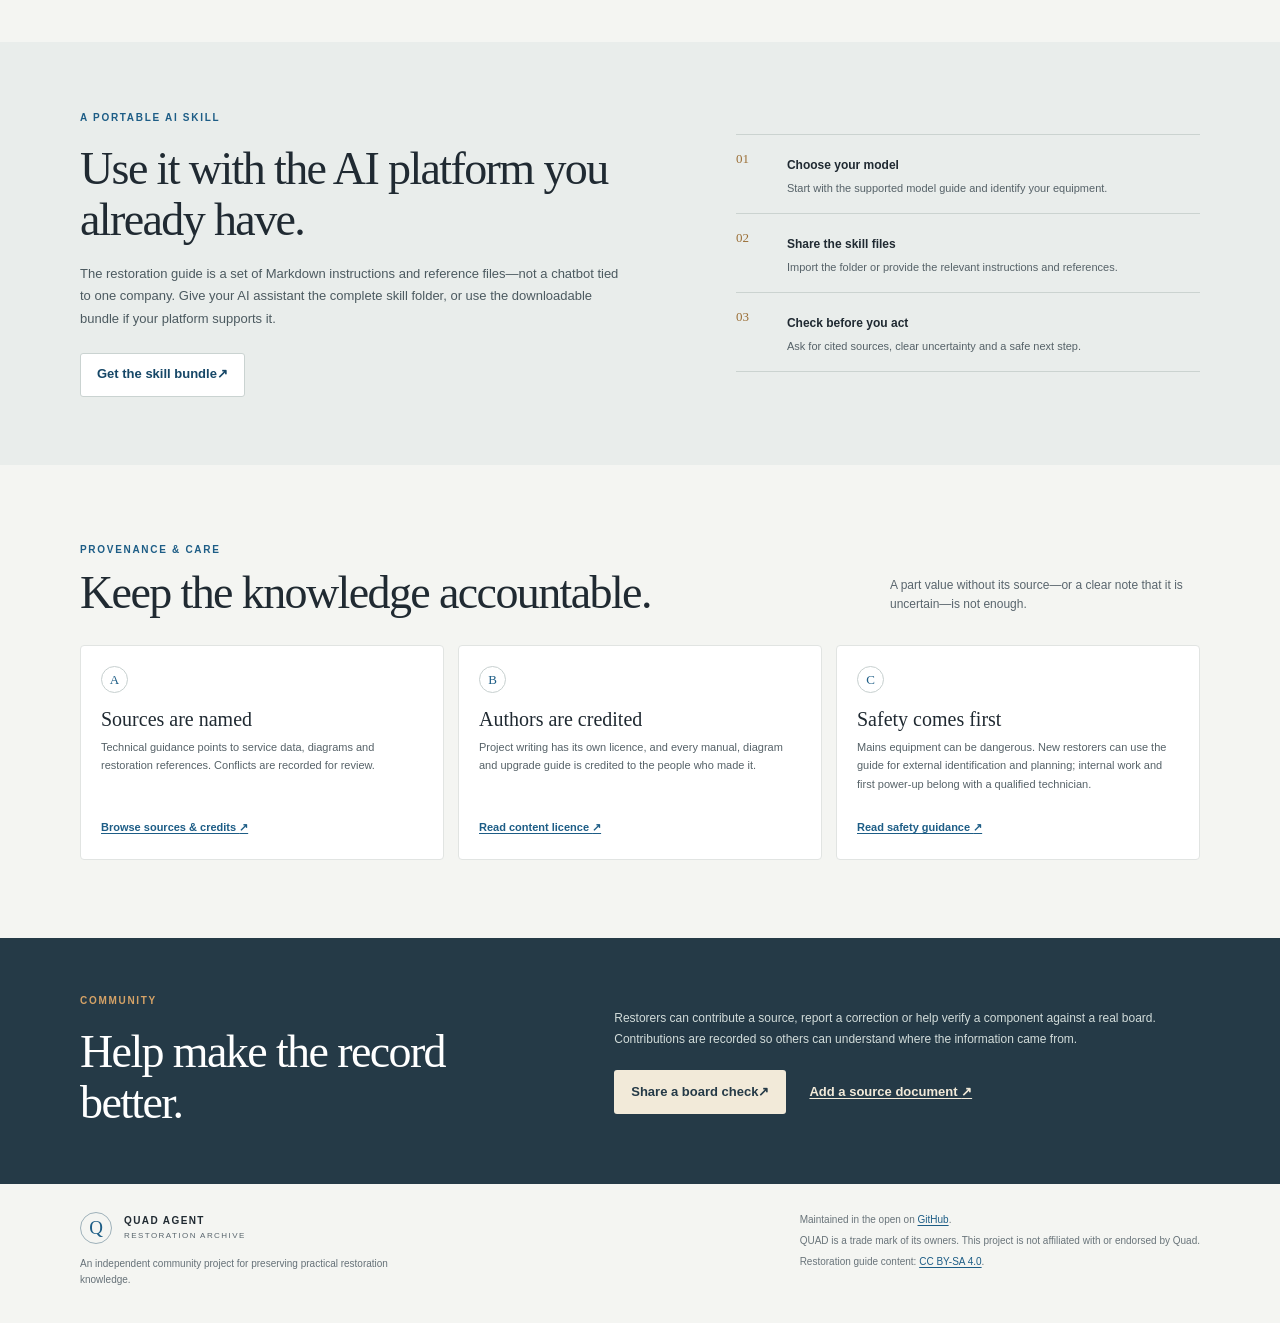
==== commit 9a4e991f: "Merge branch 'main' of https://github.com/Quad-Hi-Fi-Restoration/quad-agent" ====
--- a/docs/index.html
+++ b/docs/index.html
@@ -54,7 +54,7 @@
 
       <section class="status-strip shell" aria-label="Current project status">
         <span class="status-label"><span class="status-light" aria-hidden="true"></span> CURRENT COVERAGE</span>
-        <p><strong>QUAD 33</strong>, <strong>34</strong>, <strong>44</strong>, <strong>306</strong>, <strong>405</strong> and <strong>606</strong> guides in draft; <strong>QUAD 303</strong> limited draft.</p>
+        <p><strong>QUAD 33</strong>, <strong>34</strong>, <strong>405</strong> and <strong>606</strong> guides in draft. <strong>QUAD 303, 306 and 44</strong> research only.</p>
         <a href="https://github.com/Quad-Hi-Fi-Restoration/quad-agent/blob/main/README.md">Read project status <span aria-hidden="true">→</span></a>
       </section>
 
@@ -100,31 +100,13 @@
             <a class="card-link" href="https://github.com/Quad-Hi-Fi-Restoration/quad-agent/blob/main/quad-upgrade/reference/quad-33/overview.md">Explore the QUAD 33 guide <span aria-hidden="true">↗</span></a>
           </article>
 
-          <article class="model-card model-card-featured">
-            <div class="card-topline"><span class="model-number">05</span><span class="pill pill-draft">Draft guide</span></div>
-            <p class="model-kind">PREAMPLIFIER</p>
-            <h3>QUAD 44</h3>
-            <p class="model-description">Recap by serial range, Quad's fix for erratic input switching, and relay, volume and input-gain options, from the DADA guide and Quad service data.</p>
-            <p class="card-caveat">Not yet user- or bench-tested. Parts remain provisional until checked against the actual board.</p>
-            <a class="card-link" href="https://github.com/Quad-Hi-Fi-Restoration/quad-agent/blob/main/quad-upgrade/reference/quad-44/overview.md">Explore the QUAD 44 guide <span aria-hidden="true">↗</span></a>
-          </article>
-
-          <article class="model-card model-card-featured">
-            <div class="card-topline"><span class="model-number">06</span><span class="pill pill-draft">Draft guide</span></div>
-            <p class="model-kind">POWER AMPLIFIER</p>
-            <h3>QUAD 306</h3>
-            <p class="model-description">Recap, input and feedback update, sensitivity option and reservoir capacitors, from the DADA guide and Quad service data.</p>
-            <p class="card-caveat">Not yet user- or bench-tested. Parts remain provisional until checked against the actual board.</p>
-            <a class="card-link" href="https://github.com/Quad-Hi-Fi-Restoration/quad-agent/blob/main/quad-upgrade/reference/quad-306/overview.md">Explore the QUAD 306 guide <span aria-hidden="true">↗</span></a>
-          </article>
-
           <article class="model-card">
-            <div class="card-topline"><span class="model-number">07</span><span class="pill pill-draft">Limited draft</span></div>
+            <div class="card-topline"><span class="model-number">05</span><span class="pill">Research</span></div>
             <p class="model-kind">POWER AMPLIFIER</p>
             <h3>QUAD 303</h3>
-            <p class="model-description">Like-for-like electrolytic recap, sensitivity option and Quad's setting-up procedure, from Quad's service supplement.</p>
-            <p class="card-caveat">No kit guide yet. Not user- or bench-tested; parts remain provisional.</p>
-            <a class="card-link" href="https://github.com/Quad-Hi-Fi-Restoration/quad-agent/blob/main/quad-upgrade/reference/quad-303/overview.md">Explore the QUAD 303 guide <span aria-hidden="true">↗</span></a>
+            <p class="model-description">A future guide will be built from traceable documentation and careful model-specific checks.</p>
+            <p class="card-caveat">No restoration instructions or parts list are published for this model yet.</p>
+            <a class="card-link" href="https://github.com/Quad-Hi-Fi-Restoration/quad-agent/blob/main/source-docs/research-register.md">See research status <span aria-hidden="true">↗</span></a>
           </article>
         </div>
         <p class="future-note"><span aria-hidden="true">＋</span> The archive structure supports more QUAD models as reliable sources and community checks become available.</p>
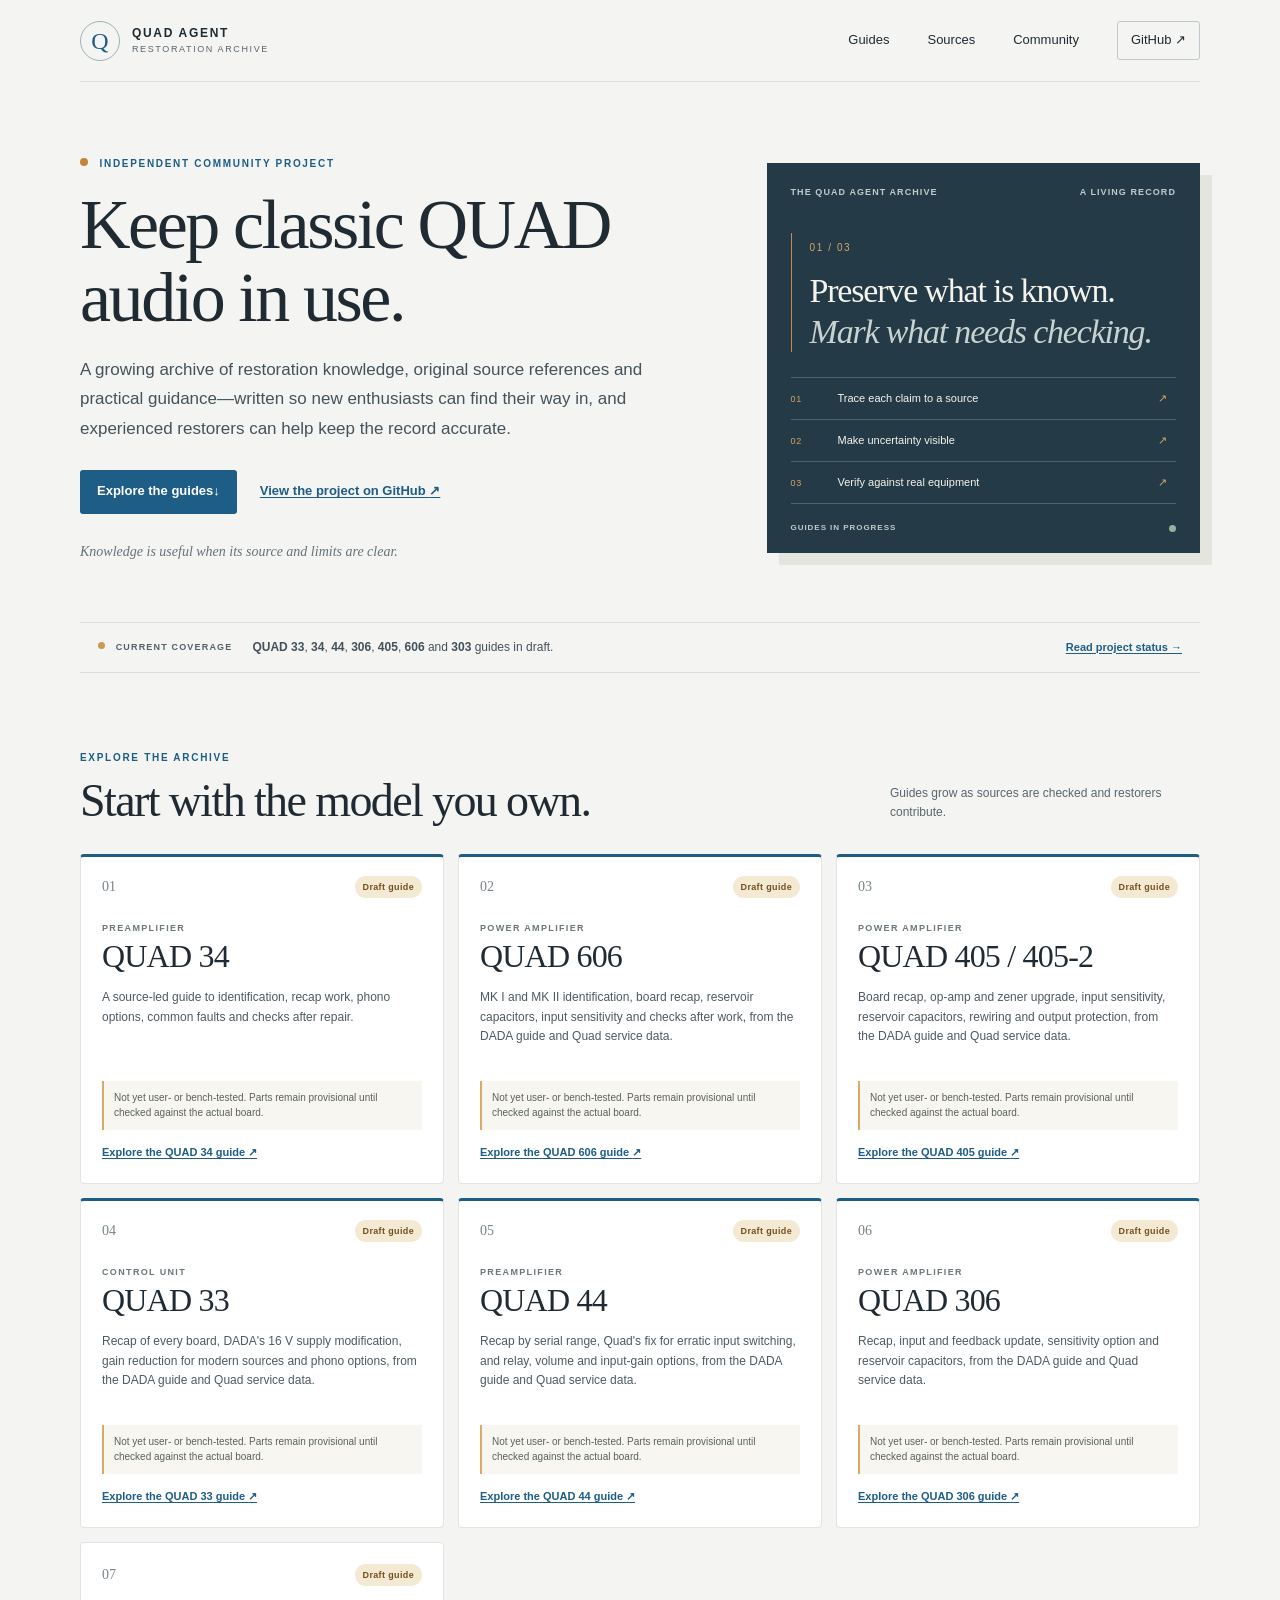
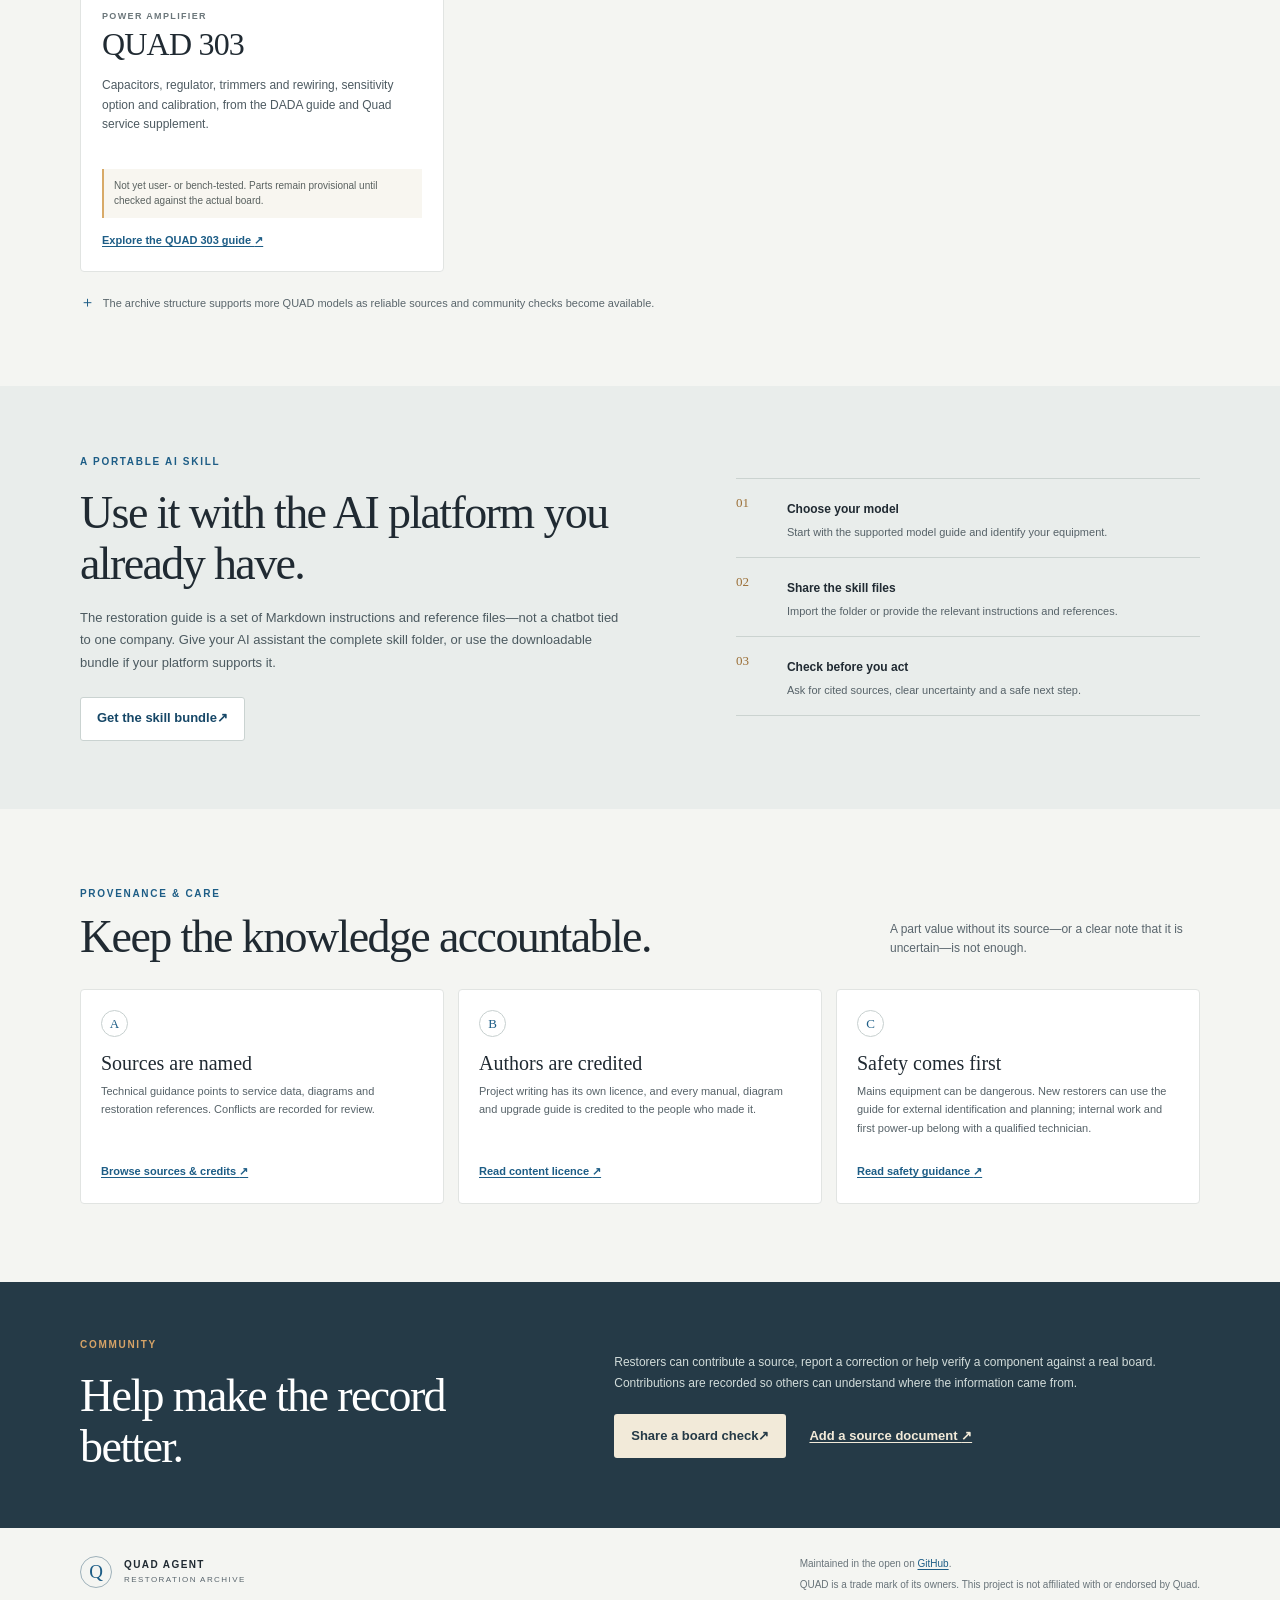
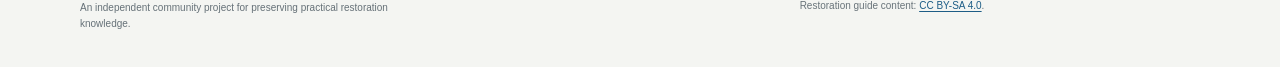
==== commit 2aab1460: "Rebuild Quad 303 guide around DADA's upgrade kit DADA's 303 guide V2.0 is now in source-docs, so the" ====
--- a/docs/index.html
+++ b/docs/index.html
@@ -54,7 +54,7 @@
 
       <section class="status-strip shell" aria-label="Current project status">
         <span class="status-label"><span class="status-light" aria-hidden="true"></span> CURRENT COVERAGE</span>
-        <p><strong>QUAD 33</strong>, <strong>34</strong>, <strong>405</strong> and <strong>606</strong> guides in draft. <strong>QUAD 303, 306 and 44</strong> research only.</p>
+        <p><strong>QUAD 33</strong>, <strong>34</strong>, <strong>44</strong>, <strong>306</strong>, <strong>405</strong>, <strong>606</strong> and <strong>303</strong> guides in draft.</p>
         <a href="https://github.com/Quad-Hi-Fi-Restoration/quad-agent/blob/main/README.md">Read project status <span aria-hidden="true">→</span></a>
       </section>
 
@@ -100,13 +100,31 @@
             <a class="card-link" href="https://github.com/Quad-Hi-Fi-Restoration/quad-agent/blob/main/quad-upgrade/reference/quad-33/overview.md">Explore the QUAD 33 guide <span aria-hidden="true">↗</span></a>
           </article>
 
+          <article class="model-card model-card-featured">
+            <div class="card-topline"><span class="model-number">05</span><span class="pill pill-draft">Draft guide</span></div>
+            <p class="model-kind">PREAMPLIFIER</p>
+            <h3>QUAD 44</h3>
+            <p class="model-description">Recap by serial range, Quad's fix for erratic input switching, and relay, volume and input-gain options, from the DADA guide and Quad service data.</p>
+            <p class="card-caveat">Not yet user- or bench-tested. Parts remain provisional until checked against the actual board.</p>
+            <a class="card-link" href="https://github.com/Quad-Hi-Fi-Restoration/quad-agent/blob/main/quad-upgrade/reference/quad-44/overview.md">Explore the QUAD 44 guide <span aria-hidden="true">↗</span></a>
+          </article>
+
+          <article class="model-card model-card-featured">
+            <div class="card-topline"><span class="model-number">06</span><span class="pill pill-draft">Draft guide</span></div>
+            <p class="model-kind">POWER AMPLIFIER</p>
+            <h3>QUAD 306</h3>
+            <p class="model-description">Recap, input and feedback update, sensitivity option and reservoir capacitors, from the DADA guide and Quad service data.</p>
+            <p class="card-caveat">Not yet user- or bench-tested. Parts remain provisional until checked against the actual board.</p>
+            <a class="card-link" href="https://github.com/Quad-Hi-Fi-Restoration/quad-agent/blob/main/quad-upgrade/reference/quad-306/overview.md">Explore the QUAD 306 guide <span aria-hidden="true">↗</span></a>
+          </article>
+
           <article class="model-card">
-            <div class="card-topline"><span class="model-number">05</span><span class="pill">Research</span></div>
+            <div class="card-topline"><span class="model-number">07</span><span class="pill pill-draft">Draft guide</span></div>
             <p class="model-kind">POWER AMPLIFIER</p>
             <h3>QUAD 303</h3>
-            <p class="model-description">A future guide will be built from traceable documentation and careful model-specific checks.</p>
-            <p class="card-caveat">No restoration instructions or parts list are published for this model yet.</p>
-            <a class="card-link" href="https://github.com/Quad-Hi-Fi-Restoration/quad-agent/blob/main/source-docs/research-register.md">See research status <span aria-hidden="true">↗</span></a>
+            <p class="model-description">Capacitors, regulator, trimmers and rewiring, sensitivity option and calibration, from the DADA guide and Quad service supplement.</p>
+            <p class="card-caveat">Not yet user- or bench-tested. Parts remain provisional until checked against the actual board.</p>
+            <a class="card-link" href="https://github.com/Quad-Hi-Fi-Restoration/quad-agent/blob/main/quad-upgrade/reference/quad-303/overview.md">Explore the QUAD 303 guide <span aria-hidden="true">↗</span></a>
           </article>
         </div>
         <p class="future-note"><span aria-hidden="true">＋</span> The archive structure supports more QUAD models as reliable sources and community checks become available.</p>
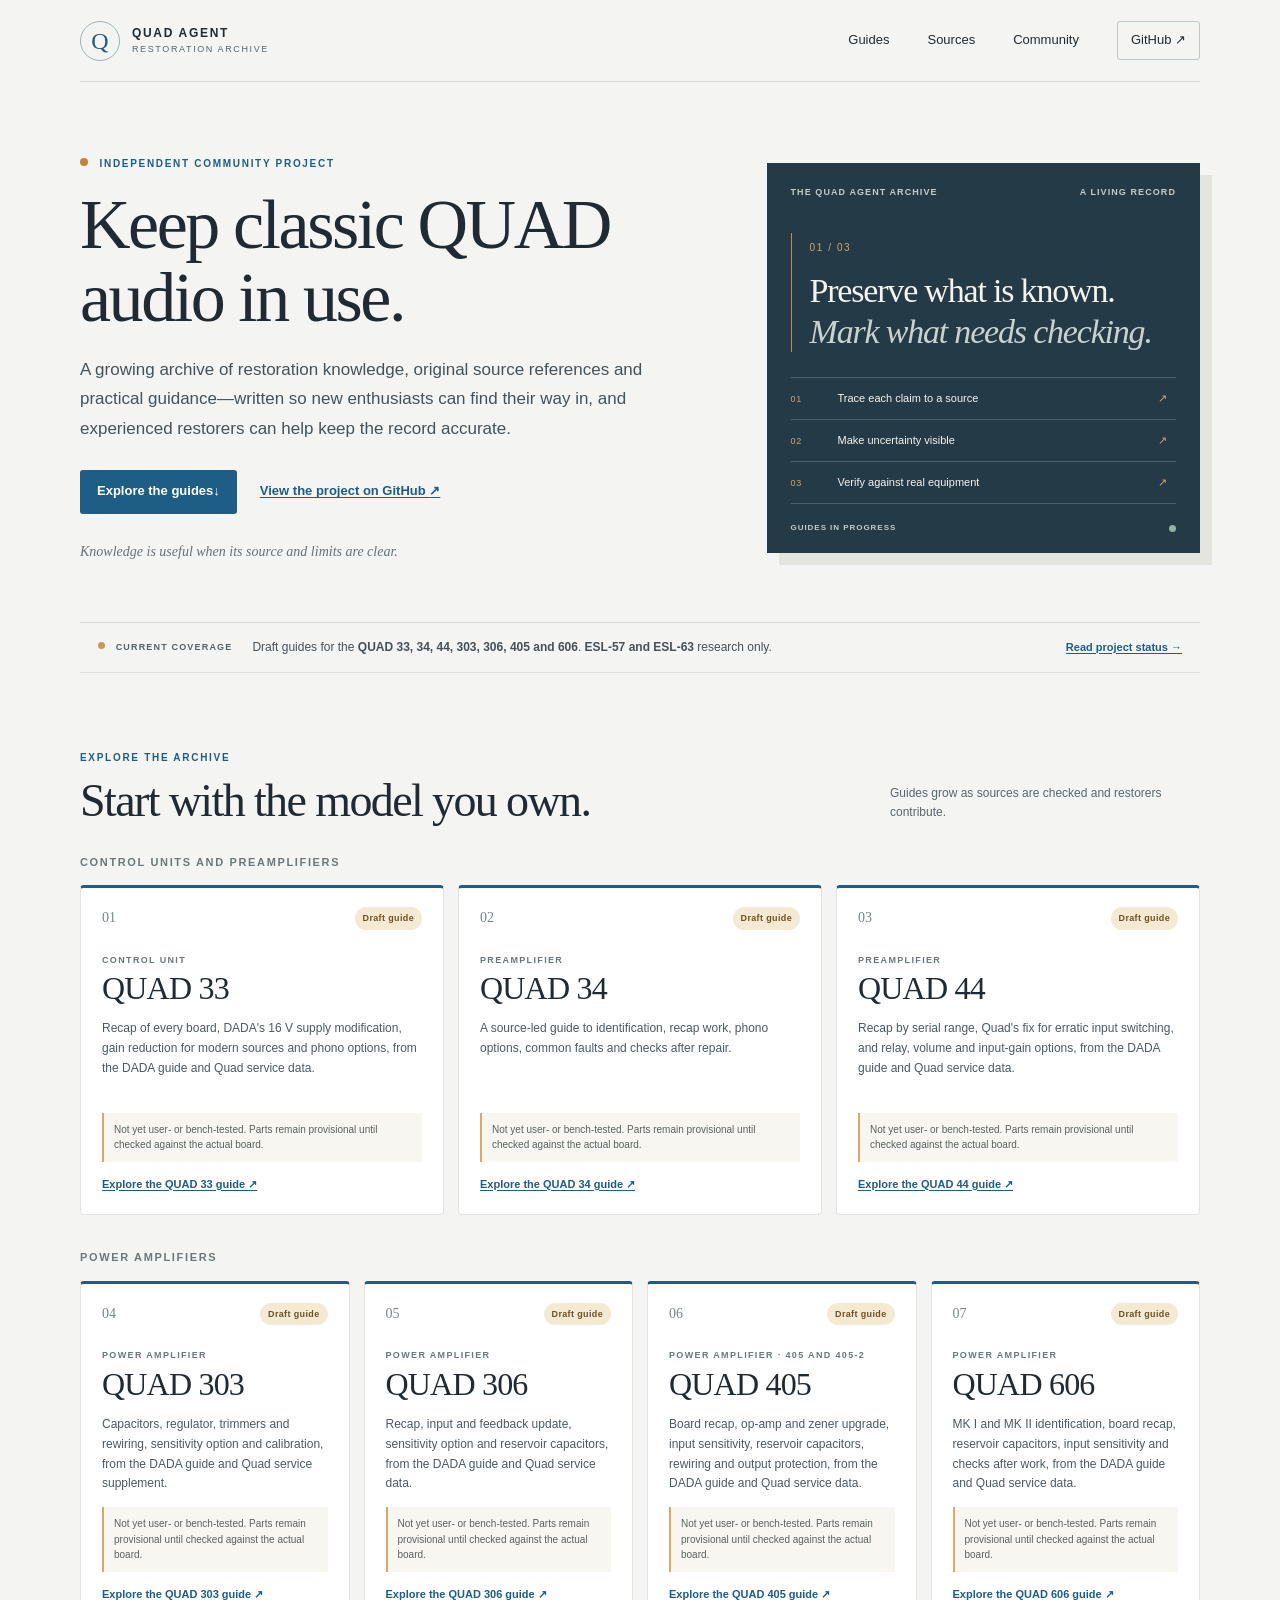
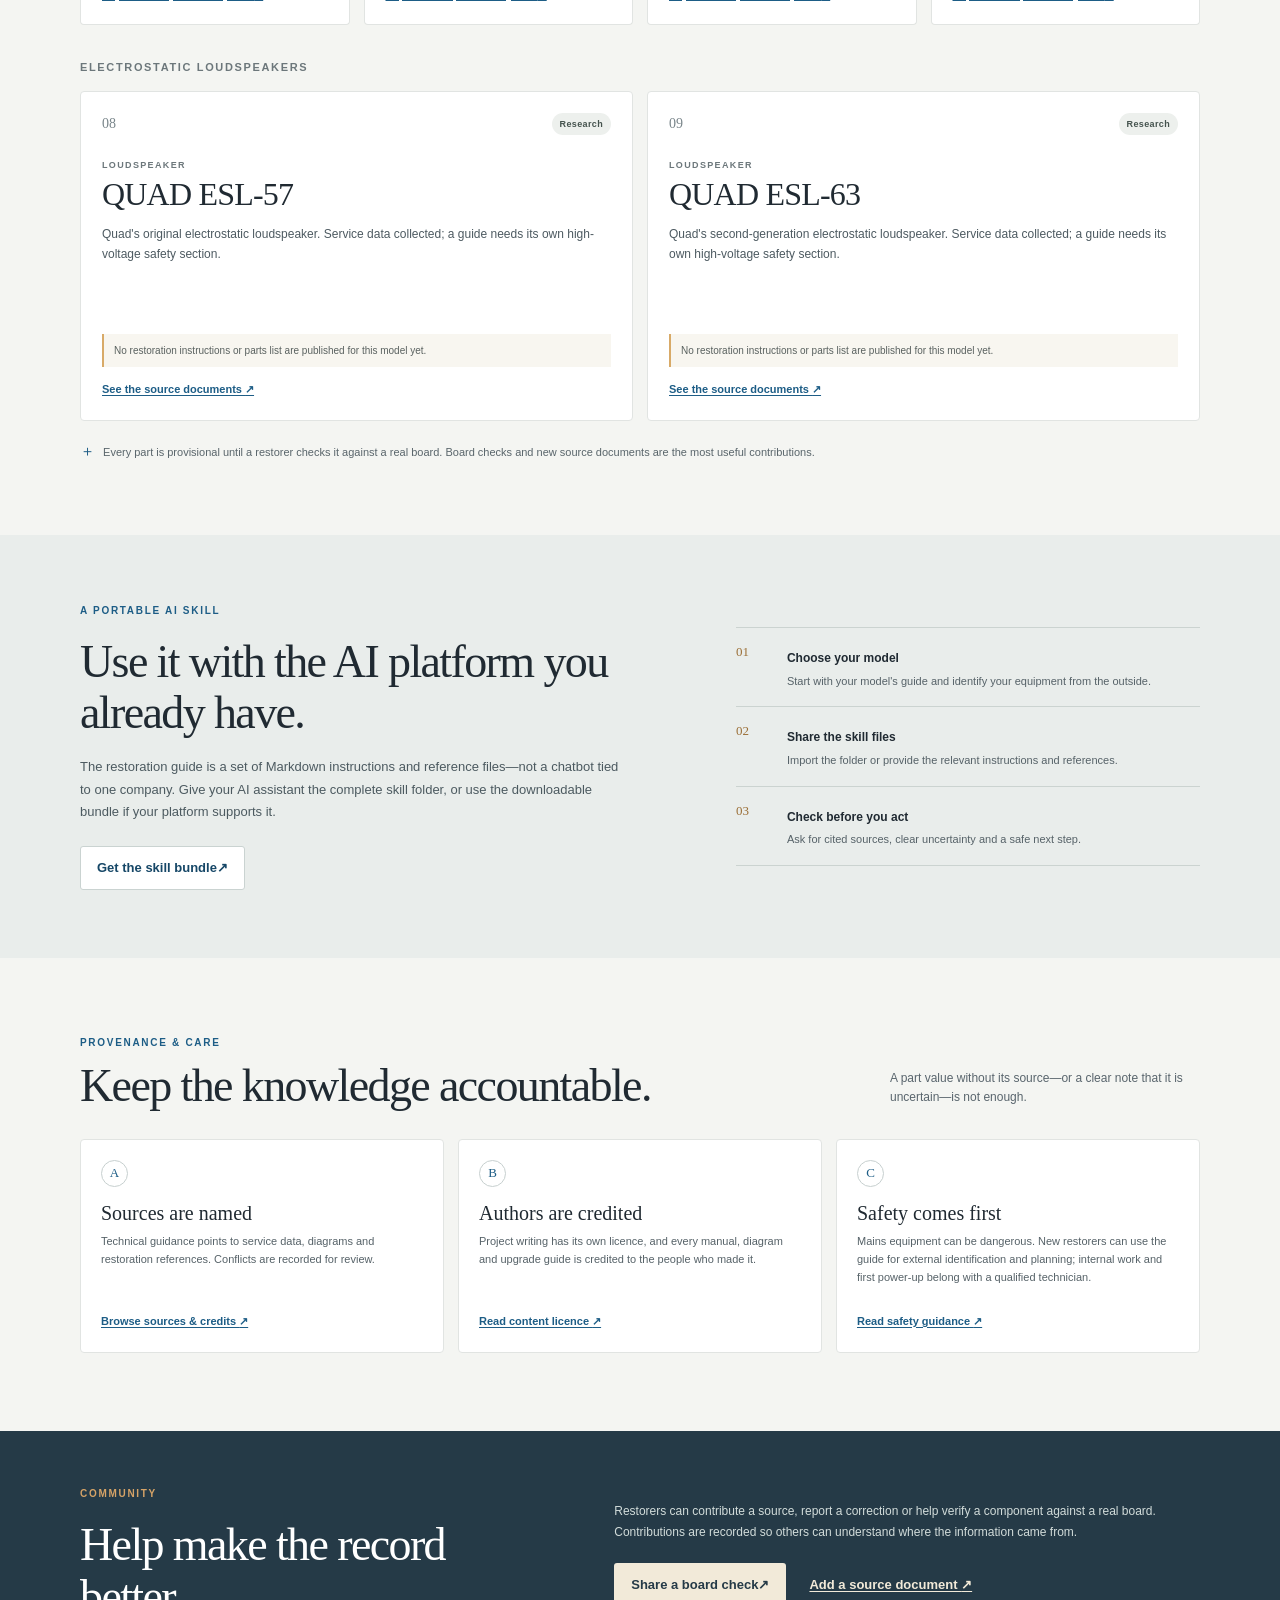
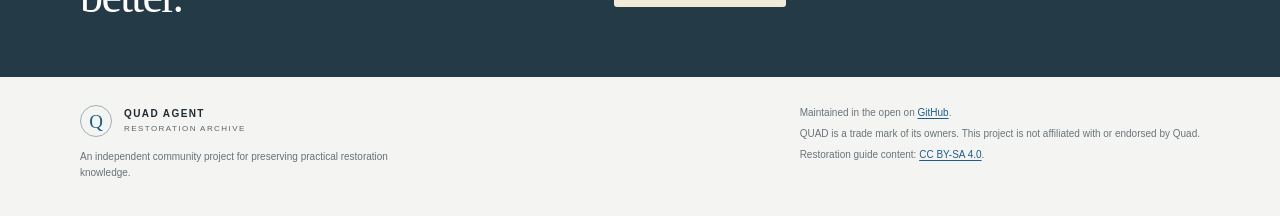
==== commit 8a69514b: "Update project site for all seven guides Group model cards into control units/preamplifiers (33, 34," ====
--- a/docs/index.html
+++ b/docs/index.html
@@ -54,7 +54,7 @@
 
       <section class="status-strip shell" aria-label="Current project status">
         <span class="status-label"><span class="status-light" aria-hidden="true"></span> CURRENT COVERAGE</span>
-        <p><strong>QUAD 33</strong>, <strong>34</strong>, <strong>44</strong>, <strong>306</strong>, <strong>405</strong>, <strong>606</strong> and <strong>303</strong> guides in draft.</p>
+        <p>Draft guides for the <strong>QUAD 33, 34, 44, 303, 306, 405 and 606</strong>. <strong>ESL-57 and ESL-63</strong> research only.</p>
         <a href="https://github.com/Quad-Hi-Fi-Restoration/quad-agent/blob/main/README.md">Read project status <span aria-hidden="true">→</span></a>
       </section>
 
@@ -63,71 +63,90 @@
           <div><p class="eyebrow">EXPLORE THE ARCHIVE</p><h2 id="guides-title">Start with the model you own.</h2></div>
           <p class="section-aside">Guides grow as sources are checked and restorers contribute.</p>
         </div>
+        <h3 class="model-group">Control units and preamplifiers</h3>
         <div class="model-grid">
           <article class="model-card model-card-featured">
             <div class="card-topline"><span class="model-number">01</span><span class="pill pill-draft">Draft guide</span></div>
+            <p class="model-kind">CONTROL UNIT</p>
+            <h3>QUAD 33</h3>
+            <p class="model-description">Recap of every board, DADA's 16 V supply modification, gain reduction for modern sources and phono options, from the DADA guide and Quad service data.</p>
+            <p class="card-caveat">Not yet user- or bench-tested. Parts remain provisional until checked against the actual board.</p>
+            <a class="card-link" href="https://github.com/Quad-Hi-Fi-Restoration/quad-agent/blob/main/quad-upgrade/reference/quad-33/overview.md">Explore the QUAD 33 guide <span aria-hidden="true">↗</span></a>
+          </article>
+          <article class="model-card model-card-featured">
+            <div class="card-topline"><span class="model-number">02</span><span class="pill pill-draft">Draft guide</span></div>
             <p class="model-kind">PREAMPLIFIER</p>
             <h3>QUAD 34</h3>
             <p class="model-description">A source-led guide to identification, recap work, phono options, common faults and checks after repair.</p>
             <p class="card-caveat">Not yet user- or bench-tested. Parts remain provisional until checked against the actual board.</p>
             <a class="card-link" href="https://github.com/Quad-Hi-Fi-Restoration/quad-agent/blob/main/quad-upgrade/reference/quad-34/overview.md">Explore the QUAD 34 guide <span aria-hidden="true">↗</span></a>
           </article>
+          <article class="model-card model-card-featured">
+            <div class="card-topline"><span class="model-number">03</span><span class="pill pill-draft">Draft guide</span></div>
+            <p class="model-kind">PREAMPLIFIER</p>
+            <h3>QUAD 44</h3>
+            <p class="model-description">Recap by serial range, Quad's fix for erratic input switching, and relay, volume and input-gain options, from the DADA guide and Quad service data.</p>
+            <p class="card-caveat">Not yet user- or bench-tested. Parts remain provisional until checked against the actual board.</p>
+            <a class="card-link" href="https://github.com/Quad-Hi-Fi-Restoration/quad-agent/blob/main/quad-upgrade/reference/quad-44/overview.md">Explore the QUAD 44 guide <span aria-hidden="true">↗</span></a>
+          </article>
+        </div>
 
+        <h3 class="model-group">Power amplifiers</h3>
+        <div class="model-grid model-grid-four">
           <article class="model-card model-card-featured">
-            <div class="card-topline"><span class="model-number">02</span><span class="pill pill-draft">Draft guide</span></div>
+            <div class="card-topline"><span class="model-number">04</span><span class="pill pill-draft">Draft guide</span></div>
+            <p class="model-kind">POWER AMPLIFIER</p>
+            <h3>QUAD 303</h3>
+            <p class="model-description">Capacitors, regulator, trimmers and rewiring, sensitivity option and calibration, from the DADA guide and Quad service supplement.</p>
+            <p class="card-caveat">Not yet user- or bench-tested. Parts remain provisional until checked against the actual board.</p>
+            <a class="card-link" href="https://github.com/Quad-Hi-Fi-Restoration/quad-agent/blob/main/quad-upgrade/reference/quad-303/overview.md">Explore the QUAD 303 guide <span aria-hidden="true">↗</span></a>
+          </article>
+          <article class="model-card model-card-featured">
+            <div class="card-topline"><span class="model-number">05</span><span class="pill pill-draft">Draft guide</span></div>
+            <p class="model-kind">POWER AMPLIFIER</p>
+            <h3>QUAD 306</h3>
+            <p class="model-description">Recap, input and feedback update, sensitivity option and reservoir capacitors, from the DADA guide and Quad service data.</p>
+            <p class="card-caveat">Not yet user- or bench-tested. Parts remain provisional until checked against the actual board.</p>
+            <a class="card-link" href="https://github.com/Quad-Hi-Fi-Restoration/quad-agent/blob/main/quad-upgrade/reference/quad-306/overview.md">Explore the QUAD 306 guide <span aria-hidden="true">↗</span></a>
+          </article>
+          <article class="model-card model-card-featured">
+            <div class="card-topline"><span class="model-number">06</span><span class="pill pill-draft">Draft guide</span></div>
+            <p class="model-kind">POWER AMPLIFIER · 405 AND 405-2</p>
+            <h3>QUAD 405</h3>
+            <p class="model-description">Board recap, op-amp and zener upgrade, input sensitivity, reservoir capacitors, rewiring and output protection, from the DADA guide and Quad service data.</p>
+            <p class="card-caveat">Not yet user- or bench-tested. Parts remain provisional until checked against the actual board.</p>
+            <a class="card-link" href="https://github.com/Quad-Hi-Fi-Restoration/quad-agent/blob/main/quad-upgrade/reference/quad-405/overview.md">Explore the QUAD 405 guide <span aria-hidden="true">↗</span></a>
+          </article>
+          <article class="model-card model-card-featured">
+            <div class="card-topline"><span class="model-number">07</span><span class="pill pill-draft">Draft guide</span></div>
             <p class="model-kind">POWER AMPLIFIER</p>
             <h3>QUAD 606</h3>
             <p class="model-description">MK I and MK II identification, board recap, reservoir capacitors, input sensitivity and checks after work, from the DADA guide and Quad service data.</p>
             <p class="card-caveat">Not yet user- or bench-tested. Parts remain provisional until checked against the actual board.</p>
             <a class="card-link" href="https://github.com/Quad-Hi-Fi-Restoration/quad-agent/blob/main/quad-upgrade/reference/quad-606/overview.md">Explore the QUAD 606 guide <span aria-hidden="true">↗</span></a>
           </article>
+        </div>
 
-          <article class="model-card model-card-featured">
-            <div class="card-topline"><span class="model-number">03</span><span class="pill pill-draft">Draft guide</span></div>
-            <p class="model-kind">POWER AMPLIFIER</p>
-            <h3>QUAD 405 / 405-2</h3>
-            <p class="model-description">Board recap, op-amp and zener upgrade, input sensitivity, reservoir capacitors, rewiring and output protection, from the DADA guide and Quad service data.</p>
-            <p class="card-caveat">Not yet user- or bench-tested. Parts remain provisional until checked against the actual board.</p>
-            <a class="card-link" href="https://github.com/Quad-Hi-Fi-Restoration/quad-agent/blob/main/quad-upgrade/reference/quad-405/overview.md">Explore the QUAD 405 guide <span aria-hidden="true">↗</span></a>
+        <h3 class="model-group">Electrostatic loudspeakers</h3>
+        <div class="model-grid model-grid-two">
+          <article class="model-card">
+            <div class="card-topline"><span class="model-number">08</span><span class="pill">Research</span></div>
+            <p class="model-kind">LOUDSPEAKER</p>
+            <h3>QUAD ESL-57</h3>
+            <p class="model-description">Quad's original electrostatic loudspeaker. Service data collected; a guide needs its own high-voltage safety section.</p>
+            <p class="card-caveat">No restoration instructions or parts list are published for this model yet.</p>
+            <a class="card-link" href="https://github.com/Quad-Hi-Fi-Restoration/quad-agent/tree/main/source-docs/quad-57">See the source documents <span aria-hidden="true">↗</span></a>
           </article>
-
-          <article class="model-card model-card-featured">
-            <div class="card-topline"><span class="model-number">04</span><span class="pill pill-draft">Draft guide</span></div>
-            <p class="model-kind">CONTROL UNIT</p>
-            <h3>QUAD 33</h3>
-            <p class="model-description">Recap of every board, DADA's 16 V supply modification, gain reduction for modern sources and phono options, from the DADA guide and Quad service data.</p>
-            <p class="card-caveat">Not yet user- or bench-tested. Parts remain provisional until checked against the actual board.</p>
-            <a class="card-link" href="https://github.com/Quad-Hi-Fi-Restoration/quad-agent/blob/main/quad-upgrade/reference/quad-33/overview.md">Explore the QUAD 33 guide <span aria-hidden="true">↗</span></a>
-          </article>
-
-          <article class="model-card model-card-featured">
-            <div class="card-topline"><span class="model-number">05</span><span class="pill pill-draft">Draft guide</span></div>
-            <p class="model-kind">PREAMPLIFIER</p>
-            <h3>QUAD 44</h3>
-            <p class="model-description">Recap by serial range, Quad's fix for erratic input switching, and relay, volume and input-gain options, from the DADA guide and Quad service data.</p>
-            <p class="card-caveat">Not yet user- or bench-tested. Parts remain provisional until checked against the actual board.</p>
-            <a class="card-link" href="https://github.com/Quad-Hi-Fi-Restoration/quad-agent/blob/main/quad-upgrade/reference/quad-44/overview.md">Explore the QUAD 44 guide <span aria-hidden="true">↗</span></a>
-          </article>
-
-          <article class="model-card model-card-featured">
-            <div class="card-topline"><span class="model-number">06</span><span class="pill pill-draft">Draft guide</span></div>
-            <p class="model-kind">POWER AMPLIFIER</p>
-            <h3>QUAD 306</h3>
-            <p class="model-description">Recap, input and feedback update, sensitivity option and reservoir capacitors, from the DADA guide and Quad service data.</p>
-            <p class="card-caveat">Not yet user- or bench-tested. Parts remain provisional until checked against the actual board.</p>
-            <a class="card-link" href="https://github.com/Quad-Hi-Fi-Restoration/quad-agent/blob/main/quad-upgrade/reference/quad-306/overview.md">Explore the QUAD 306 guide <span aria-hidden="true">↗</span></a>
-          </article>
-
           <article class="model-card">
-            <div class="card-topline"><span class="model-number">07</span><span class="pill pill-draft">Draft guide</span></div>
-            <p class="model-kind">POWER AMPLIFIER</p>
-            <h3>QUAD 303</h3>
-            <p class="model-description">Capacitors, regulator, trimmers and rewiring, sensitivity option and calibration, from the DADA guide and Quad service supplement.</p>
-            <p class="card-caveat">Not yet user- or bench-tested. Parts remain provisional until checked against the actual board.</p>
-            <a class="card-link" href="https://github.com/Quad-Hi-Fi-Restoration/quad-agent/blob/main/quad-upgrade/reference/quad-303/overview.md">Explore the QUAD 303 guide <span aria-hidden="true">↗</span></a>
+            <div class="card-topline"><span class="model-number">09</span><span class="pill">Research</span></div>
+            <p class="model-kind">LOUDSPEAKER</p>
+            <h3>QUAD ESL-63</h3>
+            <p class="model-description">Quad's second-generation electrostatic loudspeaker. Service data collected; a guide needs its own high-voltage safety section.</p>
+            <p class="card-caveat">No restoration instructions or parts list are published for this model yet.</p>
+            <a class="card-link" href="https://github.com/Quad-Hi-Fi-Restoration/quad-agent/tree/main/source-docs/quad-63">See the source documents <span aria-hidden="true">↗</span></a>
           </article>
         </div>
-        <p class="future-note"><span aria-hidden="true">＋</span> The archive structure supports more QUAD models as reliable sources and community checks become available.</p>
+        <p class="future-note"><span aria-hidden="true">＋</span> Every part is provisional until a restorer checks it against a real board. Board checks and new source documents are the most useful contributions.</p>
       </section>
 
       <section class="how-section" id="use-the-skill" aria-labelledby="how-title">
@@ -139,7 +158,7 @@
             <a class="button button-light" href="https://github.com/Quad-Hi-Fi-Restoration/quad-agent/releases">Get the skill bundle <span aria-hidden="true">↗</span></a>
           </div>
           <ol class="how-list">
-            <li><span>01</span><div><strong>Choose your model</strong><p>Start with the supported model guide and identify your equipment.</p></div></li>
+            <li><span>01</span><div><strong>Choose your model</strong><p>Start with your model's guide and identify your equipment from the outside.</p></div></li>
             <li><span>02</span><div><strong>Share the skill files</strong><p>Import the folder or provide the relevant instructions and references.</p></div></li>
             <li><span>03</span><div><strong>Check before you act</strong><p>Ask for cited sources, clear uncertainty and a safe next step.</p></div></li>
           </ol>
--- a/docs/styles.css
+++ b/docs/styles.css
@@ -76,6 +76,10 @@
 h2 { margin-bottom: 0; font-size: clamp(32px, 4.3vw, 46px); line-height: 1.12; }
 .section-aside { max-width: 310px; margin: 0 0 4px; color: var(--muted); font-size: 12px; }
 .model-grid { display: grid; grid-template-columns: repeat(3, minmax(0, 1fr)); gap: 14px; }
+.model-grid-four { grid-template-columns: repeat(4, minmax(0, 1fr)); }
+.model-grid-two { grid-template-columns: repeat(2, minmax(0, 1fr)); }
+.model-group { margin: 34px 0 14px; color: #6c777b; font-size: 11px; font-weight: 700; letter-spacing: .15em; text-transform: uppercase; }
+.model-group:first-of-type { margin-top: 0; }
 .model-card { min-height: 330px; padding: 21px; display: flex; flex-direction: column; align-items: flex-start; background: var(--white); border: 1px solid #e1e4e2; border-radius: 4px; }
 .model-card-featured { border-top: 3px solid var(--blue); padding-top: 19px; }
 .card-topline { width: 100%; display: flex; align-items: center; justify-content: space-between; }
@@ -131,7 +135,7 @@
   .hero { grid-template-columns: 1fr  minmax(280px, .8fr); gap: 34px; padding-block: 58px 48px; }
   .archive-panel { min-height: 330px; padding: 18px; }
   .model-grid, .principle-grid { grid-template-columns: 1fr 1fr; }
-  .model-card:last-child, .principle-card:last-child { grid-column: 1 / -1; }
+  .model-grid .model-card:last-child:nth-child(odd), .principle-card:last-child { grid-column: 1 / -1; }
   .model-card { min-height: 300px; }
   .how-inner { gap: 38px; }
 }
@@ -152,7 +156,7 @@
   .section-heading { display: block; }
   .section-aside { margin-top: 12px; }
   .model-grid, .principle-grid { grid-template-columns: 1fr; }
-  .model-card:last-child, .principle-card:last-child { grid-column: auto; }
+  .model-grid .model-card:last-child:nth-child(odd), .principle-card:last-child { grid-column: auto; }
   .model-card { min-height: 0; }
   .card-caveat { margin-top: 4px; }
   .how-inner, .community-inner { grid-template-columns: 1fr; gap: 32px; padding-block: 50px; }
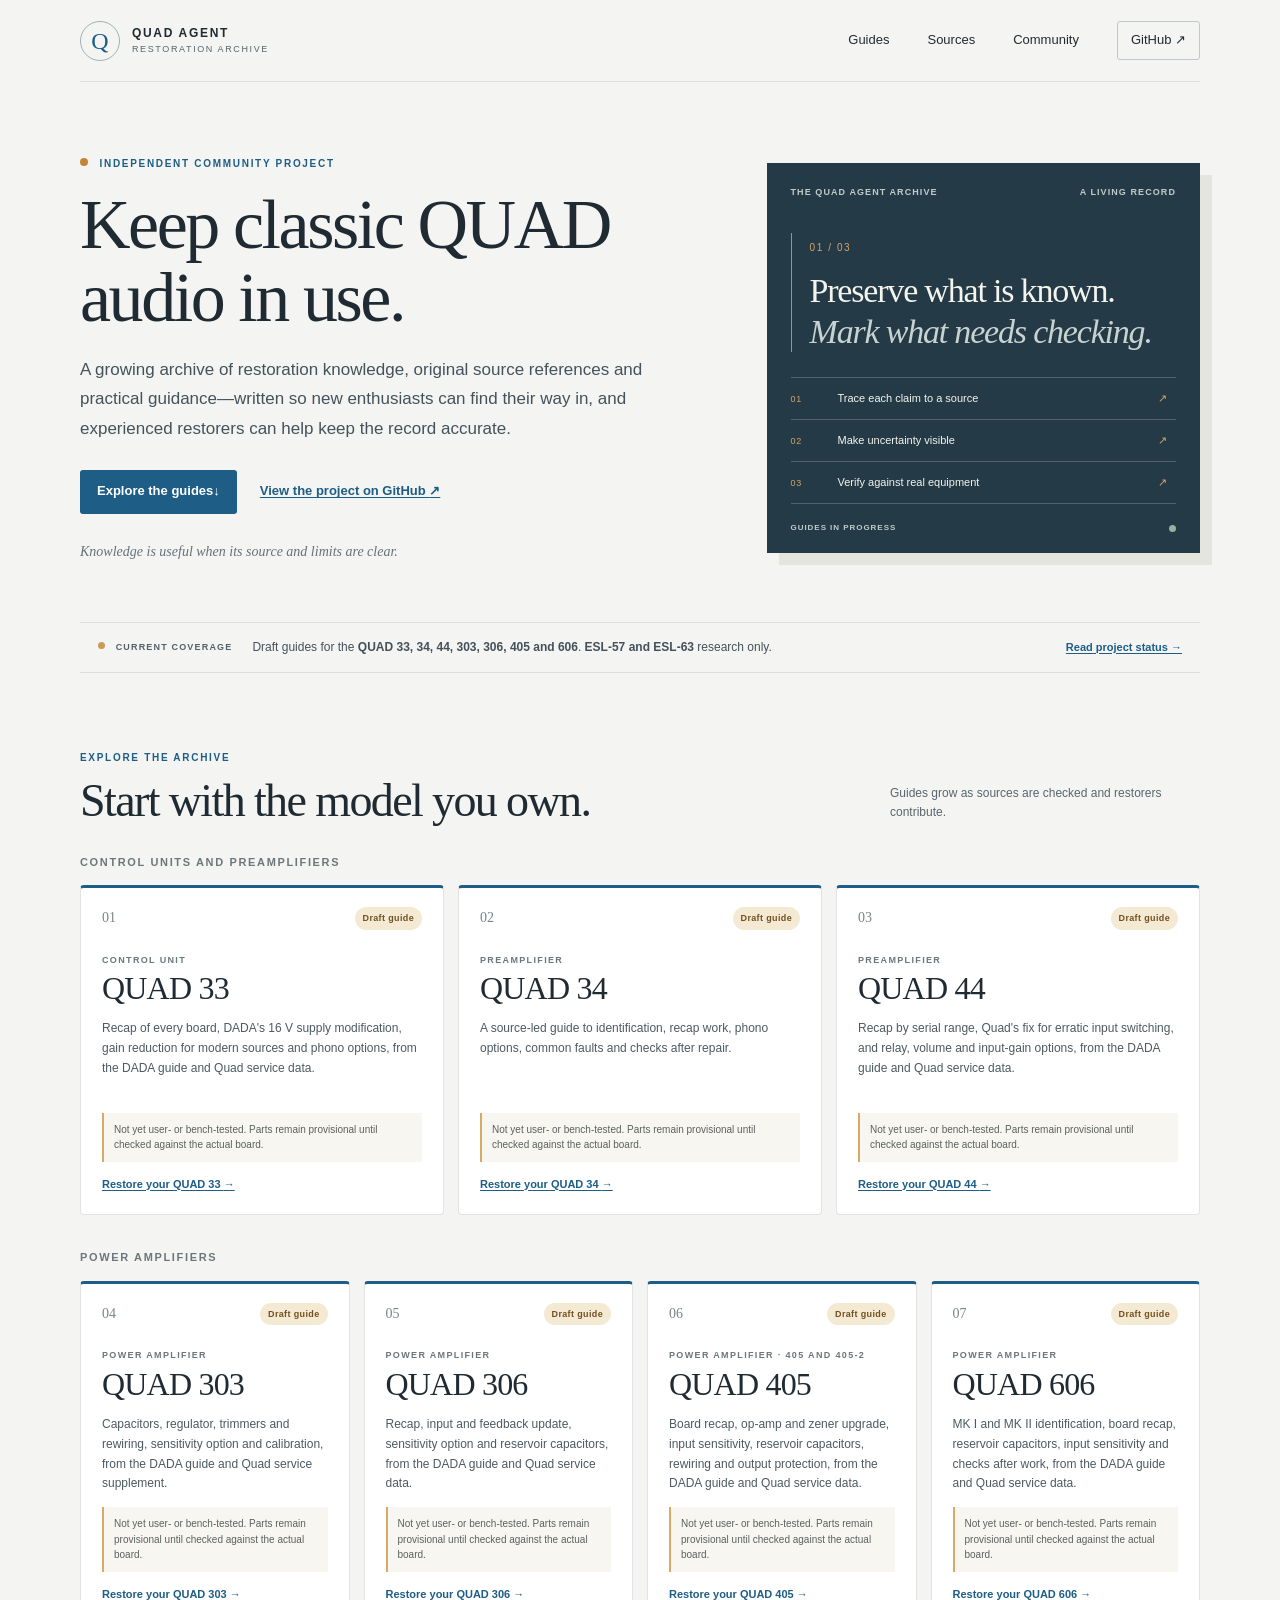
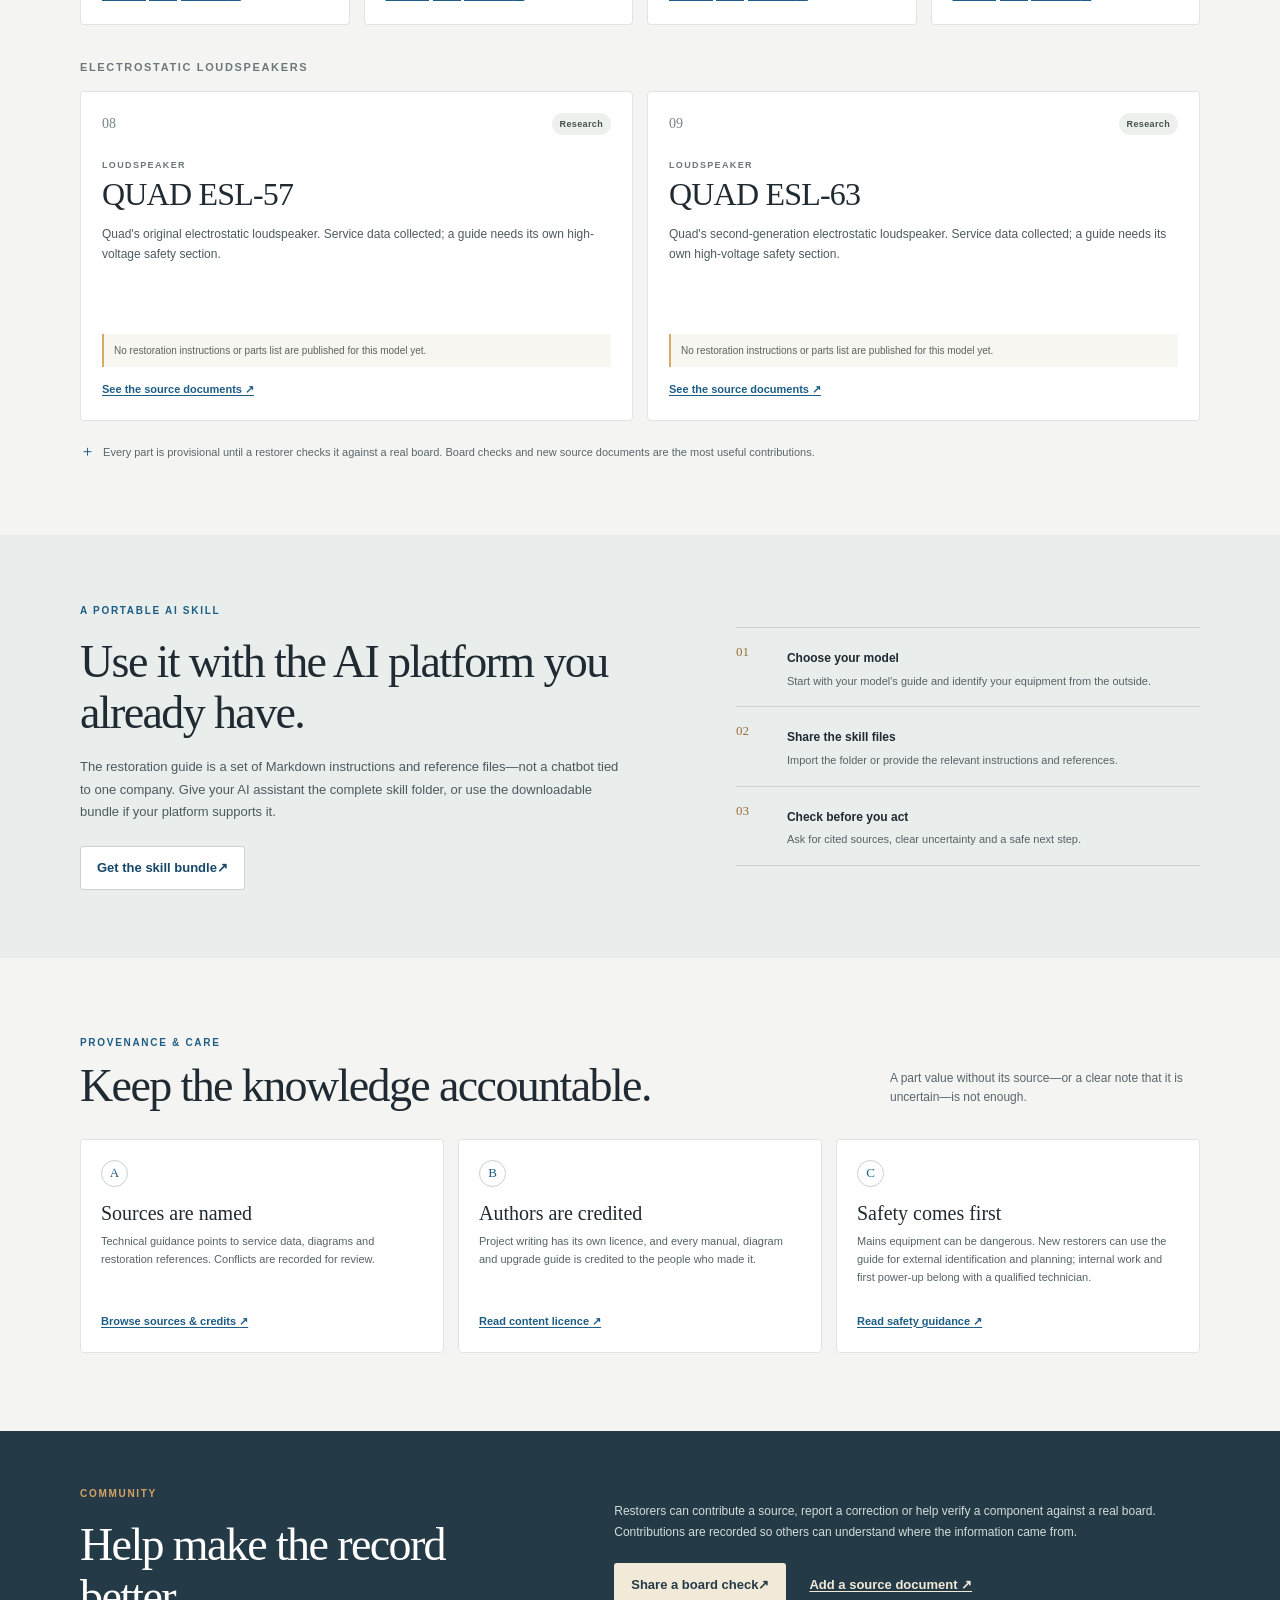
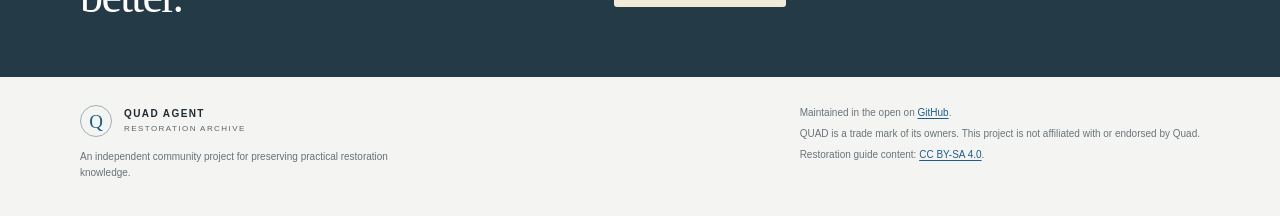
==== commit 79ba2ab3: "Add owner-friendly model pages to the project site scripts/build_site.py generates docs/models/<mode" ====
--- a/docs/index.html
+++ b/docs/index.html
@@ -71,7 +71,7 @@
             <h3>QUAD 33</h3>
             <p class="model-description">Recap of every board, DADA's 16 V supply modification, gain reduction for modern sources and phono options, from the DADA guide and Quad service data.</p>
             <p class="card-caveat">Not yet user- or bench-tested. Parts remain provisional until checked against the actual board.</p>
-            <a class="card-link" href="https://github.com/Quad-Hi-Fi-Restoration/quad-agent/blob/main/quad-upgrade/reference/quad-33/overview.md">Explore the QUAD 33 guide <span aria-hidden="true">↗</span></a>
+            <a class="card-link" href="models/quad-33.html">Restore your QUAD 33 <span aria-hidden="true">→</span></a>
           </article>
           <article class="model-card model-card-featured">
             <div class="card-topline"><span class="model-number">02</span><span class="pill pill-draft">Draft guide</span></div>
@@ -79,7 +79,7 @@
             <h3>QUAD 34</h3>
             <p class="model-description">A source-led guide to identification, recap work, phono options, common faults and checks after repair.</p>
             <p class="card-caveat">Not yet user- or bench-tested. Parts remain provisional until checked against the actual board.</p>
-            <a class="card-link" href="https://github.com/Quad-Hi-Fi-Restoration/quad-agent/blob/main/quad-upgrade/reference/quad-34/overview.md">Explore the QUAD 34 guide <span aria-hidden="true">↗</span></a>
+            <a class="card-link" href="models/quad-34.html">Restore your QUAD 34 <span aria-hidden="true">→</span></a>
           </article>
           <article class="model-card model-card-featured">
             <div class="card-topline"><span class="model-number">03</span><span class="pill pill-draft">Draft guide</span></div>
@@ -87,7 +87,7 @@
             <h3>QUAD 44</h3>
             <p class="model-description">Recap by serial range, Quad's fix for erratic input switching, and relay, volume and input-gain options, from the DADA guide and Quad service data.</p>
             <p class="card-caveat">Not yet user- or bench-tested. Parts remain provisional until checked against the actual board.</p>
-            <a class="card-link" href="https://github.com/Quad-Hi-Fi-Restoration/quad-agent/blob/main/quad-upgrade/reference/quad-44/overview.md">Explore the QUAD 44 guide <span aria-hidden="true">↗</span></a>
+            <a class="card-link" href="models/quad-44.html">Restore your QUAD 44 <span aria-hidden="true">→</span></a>
           </article>
         </div>
 
@@ -99,7 +99,7 @@
             <h3>QUAD 303</h3>
             <p class="model-description">Capacitors, regulator, trimmers and rewiring, sensitivity option and calibration, from the DADA guide and Quad service supplement.</p>
             <p class="card-caveat">Not yet user- or bench-tested. Parts remain provisional until checked against the actual board.</p>
-            <a class="card-link" href="https://github.com/Quad-Hi-Fi-Restoration/quad-agent/blob/main/quad-upgrade/reference/quad-303/overview.md">Explore the QUAD 303 guide <span aria-hidden="true">↗</span></a>
+            <a class="card-link" href="models/quad-303.html">Restore your QUAD 303 <span aria-hidden="true">→</span></a>
           </article>
           <article class="model-card model-card-featured">
             <div class="card-topline"><span class="model-number">05</span><span class="pill pill-draft">Draft guide</span></div>
@@ -107,7 +107,7 @@
             <h3>QUAD 306</h3>
             <p class="model-description">Recap, input and feedback update, sensitivity option and reservoir capacitors, from the DADA guide and Quad service data.</p>
             <p class="card-caveat">Not yet user- or bench-tested. Parts remain provisional until checked against the actual board.</p>
-            <a class="card-link" href="https://github.com/Quad-Hi-Fi-Restoration/quad-agent/blob/main/quad-upgrade/reference/quad-306/overview.md">Explore the QUAD 306 guide <span aria-hidden="true">↗</span></a>
+            <a class="card-link" href="models/quad-306.html">Restore your QUAD 306 <span aria-hidden="true">→</span></a>
           </article>
           <article class="model-card model-card-featured">
             <div class="card-topline"><span class="model-number">06</span><span class="pill pill-draft">Draft guide</span></div>
@@ -115,7 +115,7 @@
             <h3>QUAD 405</h3>
             <p class="model-description">Board recap, op-amp and zener upgrade, input sensitivity, reservoir capacitors, rewiring and output protection, from the DADA guide and Quad service data.</p>
             <p class="card-caveat">Not yet user- or bench-tested. Parts remain provisional until checked against the actual board.</p>
-            <a class="card-link" href="https://github.com/Quad-Hi-Fi-Restoration/quad-agent/blob/main/quad-upgrade/reference/quad-405/overview.md">Explore the QUAD 405 guide <span aria-hidden="true">↗</span></a>
+            <a class="card-link" href="models/quad-405.html">Restore your QUAD 405 <span aria-hidden="true">→</span></a>
           </article>
           <article class="model-card model-card-featured">
             <div class="card-topline"><span class="model-number">07</span><span class="pill pill-draft">Draft guide</span></div>
@@ -123,7 +123,7 @@
             <h3>QUAD 606</h3>
             <p class="model-description">MK I and MK II identification, board recap, reservoir capacitors, input sensitivity and checks after work, from the DADA guide and Quad service data.</p>
             <p class="card-caveat">Not yet user- or bench-tested. Parts remain provisional until checked against the actual board.</p>
-            <a class="card-link" href="https://github.com/Quad-Hi-Fi-Restoration/quad-agent/blob/main/quad-upgrade/reference/quad-606/overview.md">Explore the QUAD 606 guide <span aria-hidden="true">↗</span></a>
+            <a class="card-link" href="models/quad-606.html">Restore your QUAD 606 <span aria-hidden="true">→</span></a>
           </article>
         </div>
 
--- a/docs/styles.css
+++ b/docs/styles.css
@@ -169,3 +169,48 @@
   html { scroll-behavior: auto; }
   *, *::before, *::after { transition-duration: .01ms !important; }
 }
+
+/* Model pages (generated by scripts/build_site.py) */
+.model-page { padding-block: 48px 72px; }
+.model-page section { margin-bottom: 52px; }
+.model-page h1 { margin: 0 0 16px; font: clamp(34px, 5vw, 52px)/1.1 var(--serif); letter-spacing: -.02em; }
+.model-page h2 { margin: 0 0 16px; font: 28px/1.2 var(--serif); }
+.model-page h3 { margin: 28px 0 10px; font-size: 13px; letter-spacing: .04em; }
+.model-intro { max-width: 760px; color: #3e4a52; font-size: 16px; }
+.model-status { max-width: 760px; font-size: 12px; }
+.three-list { display: grid; grid-template-columns: repeat(3, minmax(0, 1fr)); gap: 14px; margin: 0; padding: 0; list-style: none; counter-reset: three; }
+.three-list li { padding: 18px; background: var(--white); border: 1px solid #e1e4e2; border-top: 3px solid var(--blue); border-radius: 4px; }
+.three-list strong { display: block; margin-bottom: 6px; font: 20px var(--serif); }
+.three-list span { color: var(--muted); font-size: 13px; }
+.safety-box { padding: 20px 22px; background: #fbf1e3; border-left: 4px solid #c58437; border-radius: 4px; }
+.safety-box h2 { margin-bottom: 8px; font-size: 22px; }
+.safety-box p { margin: 0; font-size: 14px; }
+.step-list { max-width: 820px; padding-left: 22px; }
+.step-list li { margin-bottom: 10px; font-size: 14px; }
+.prompt-box { max-width: 820px; margin-top: 18px; padding: 18px 20px; background: #e9edeb; border-radius: 4px; }
+.prompt-box .eyebrow { margin-bottom: 8px; }
+.prompt-box code { display: block; padding: 12px; background: var(--white); border: 1px solid #cad3d1; border-radius: 3px; font-size: 13px; white-space: normal; }
+.prompt-note { margin: 10px 0 0; font-size: 12px; color: var(--muted); }
+.prompt-note code { display: inline; padding: 0; border: 0; background: none; }
+.section-note { color: var(--muted); font-size: 13px; }
+.table-wrap { overflow-x: auto; border: 1px solid #e1e4e2; border-radius: 4px; background: var(--white); }
+.model-page table { width: 100%; border-collapse: collapse; font-size: 13px; }
+.model-page th, .model-page td { padding: 9px 12px; border-bottom: 1px solid #edf0ed; text-align: left; vertical-align: top; }
+.model-page th { background: #f6f7f4; color: #45534e; font-size: 11px; letter-spacing: .04em; }
+.model-page tr:last-child td { border-bottom: 0; }
+.doc-list, .file-list { margin: 0; padding: 0; list-style: none; border-top: 1px solid var(--line); }
+.doc-list li { display: grid; grid-template-columns: 90px minmax(0, 1fr) minmax(0, .6fr) auto; gap: 14px; align-items: baseline; padding: 12px 0; border-bottom: 1px solid var(--line); font-size: 13px; }
+.doc-id { color: #9b6f37; font: 13px var(--serif); }
+.doc-title { font-weight: 600; }
+.doc-author { color: var(--muted); }
+.doc-links { white-space: nowrap; font-size: 12px; }
+.file-list li { padding: 8px 0; border-bottom: 1px solid var(--line); font-size: 13px; }
+@media (max-width: 760px) {
+  .three-list { grid-template-columns: 1fr; }
+  .doc-list li { grid-template-columns: 1fr; gap: 2px; }
+}
+.parts-table { table-layout: fixed; min-width: 640px; }
+.parts-table .c-part { width: 17%; }
+.parts-table .c-orig { width: 21%; }
+.parts-table .c-new { width: 23%; }
+.parts-table .c-qty { width: 6%; }
